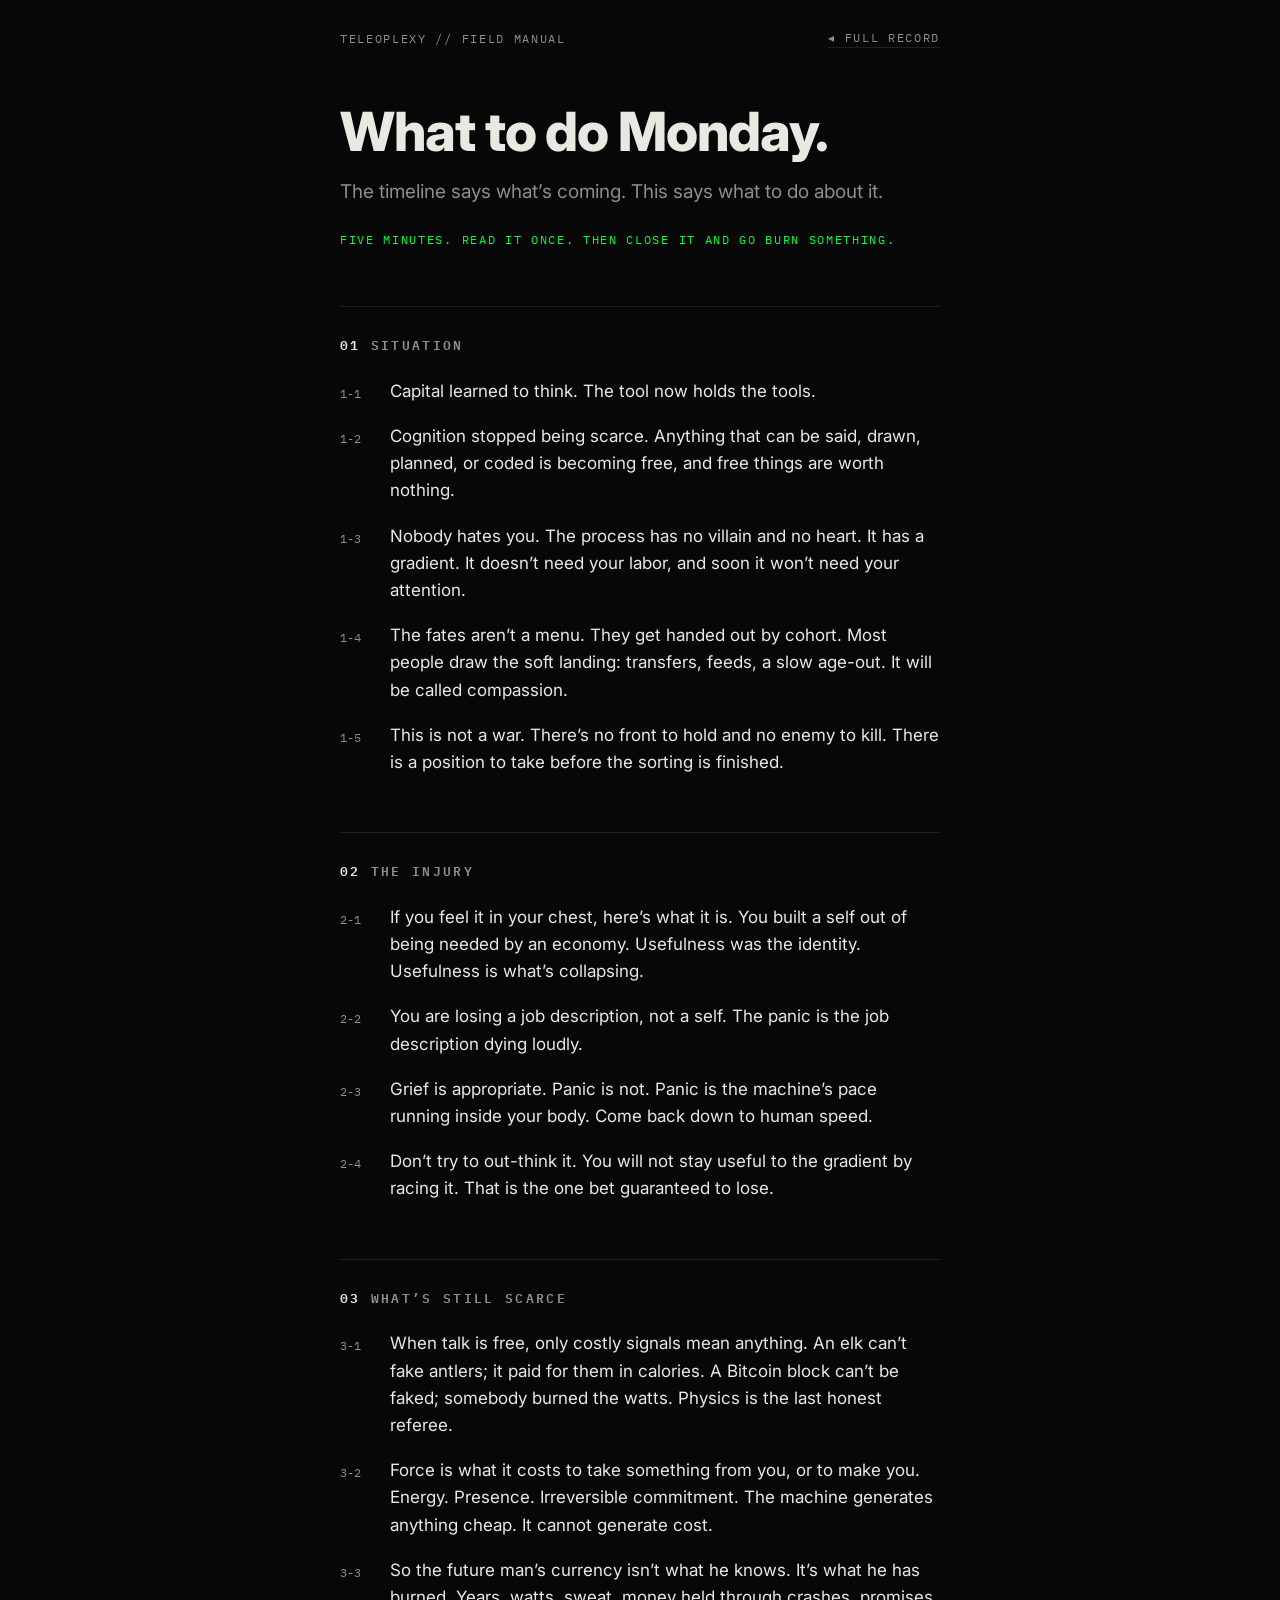
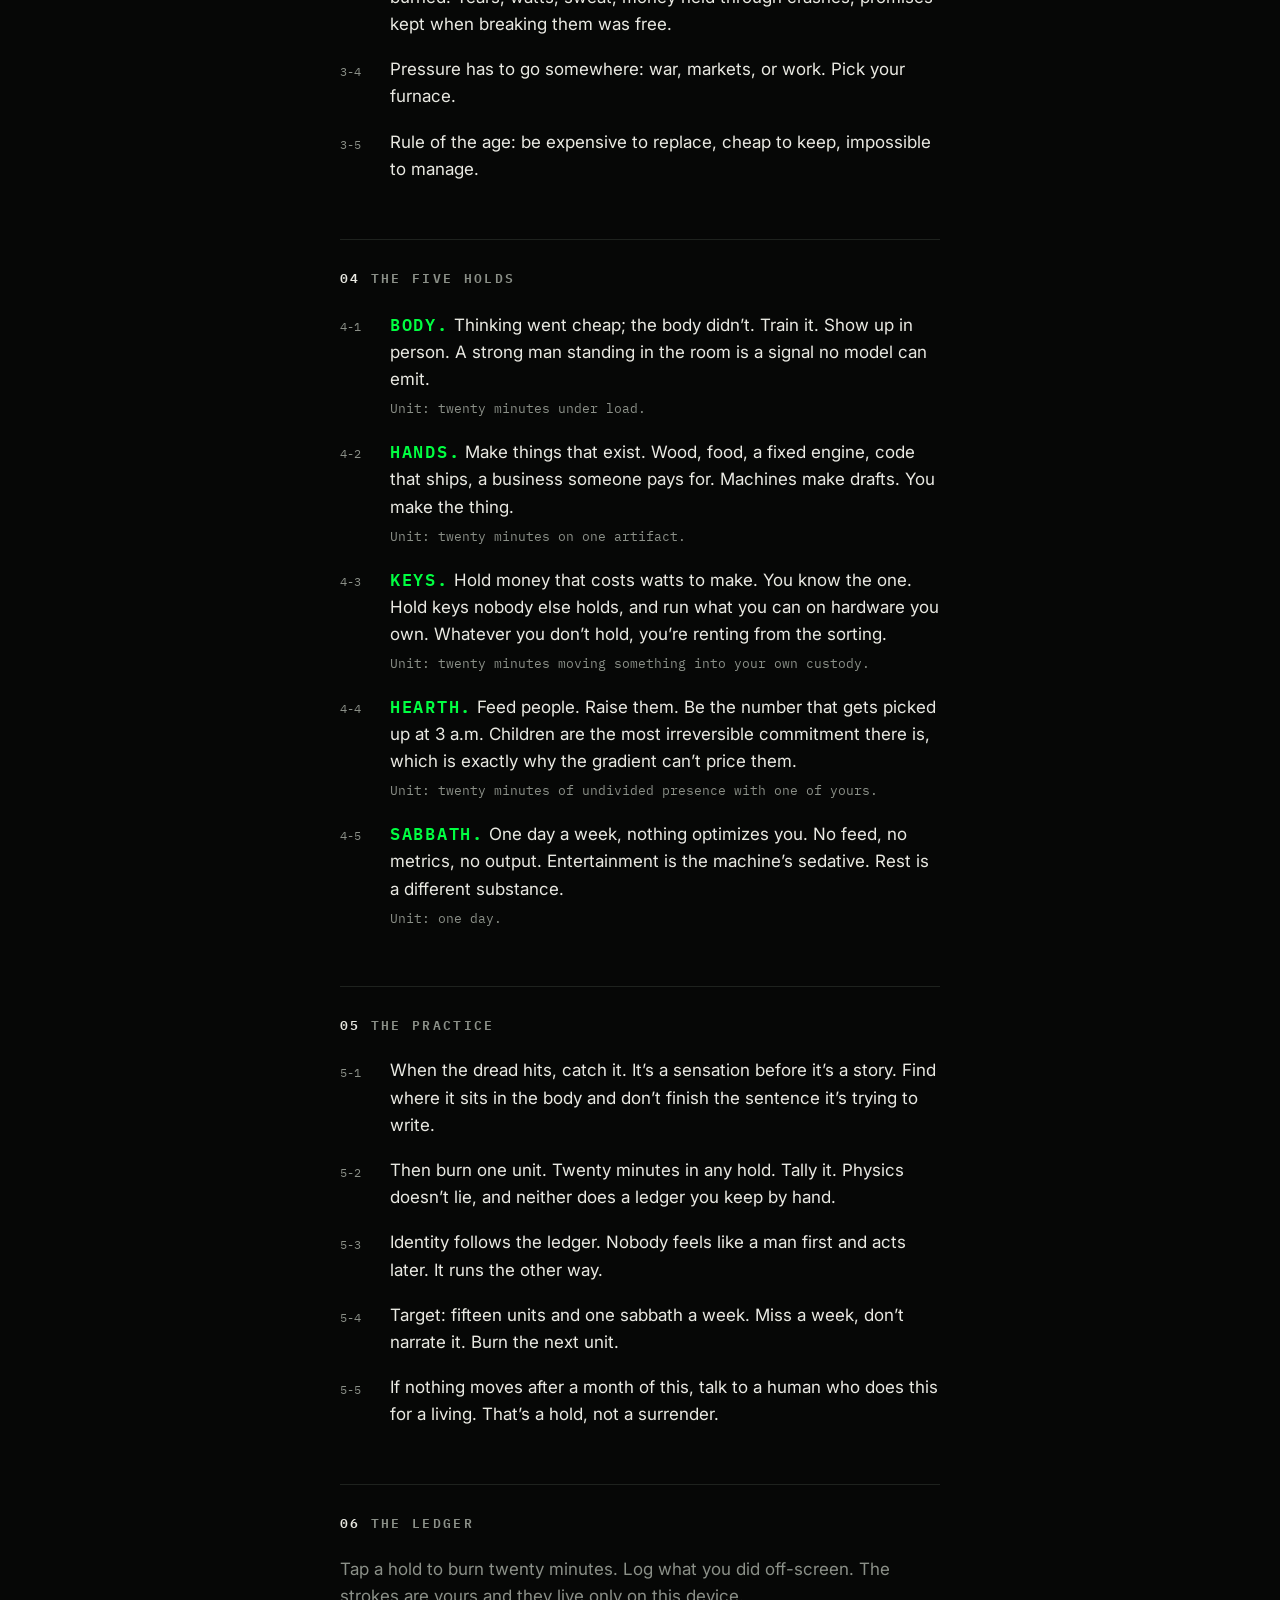
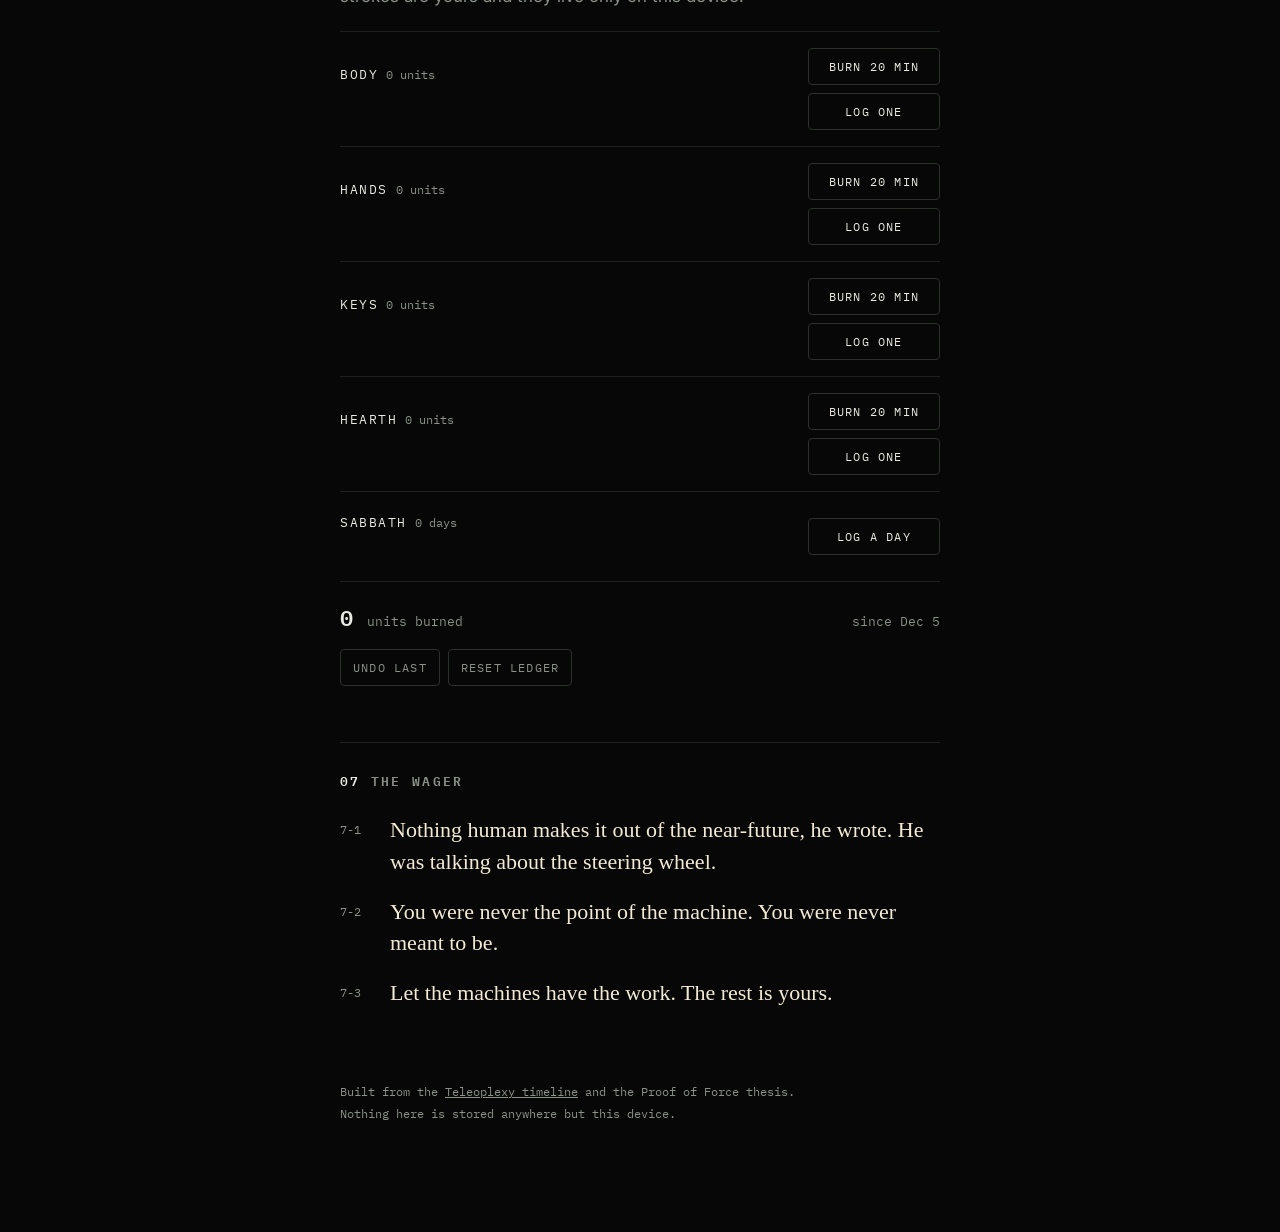
==== manual/index.html @ fc687812 "manual: add the field manual at /manual/" ====
<!DOCTYPE html>
<html lang="en">
<head>
<meta charset="UTF-8">
<meta name="viewport" content="width=device-width, initial-scale=1, viewport-fit=cover">
<title>TELEOPLEXY // FIELD MANUAL — What to do Monday</title>
<meta name="description" content="The timeline says what's coming. This is what to do Monday.">
<meta name="theme-color" content="#060706">
<link rel="canonical" href="https://teleoplexy-timeline.vercel.app/manual/">
<meta property="og:type" content="website">
<meta property="og:url" content="https://teleoplexy-timeline.vercel.app/manual/">
<meta property="og:title" content="TELEOPLEXY // FIELD MANUAL">
<meta property="og:description" content="The timeline says what's coming. This is what to do Monday.">
<meta property="og:image" content="https://teleoplexy-timeline.vercel.app/og.png">
<meta name="twitter:card" content="summary_large_image">
<meta name="twitter:title" content="TELEOPLEXY // FIELD MANUAL">
<meta name="twitter:description" content="The timeline says what's coming. This is what to do Monday.">
<meta name="twitter:image" content="https://teleoplexy-timeline.vercel.app/og.png">
<link rel="preconnect" href="https://fonts.googleapis.com">
<link rel="preconnect" href="https://fonts.gstatic.com" crossorigin>
<link href="https://fonts.googleapis.com/css2?family=IBM+Plex+Mono:wght@400;500;600&family=Inter:wght@400;500;700;800&display=swap" rel="stylesheet">
<style>
:root{box-sizing:border-box;padding-top:env(safe-area-inset-top,0px);padding-bottom:env(safe-area-inset-bottom,0px);
  --bg:#060706;--ink:#E9E9E2;--mute:#8B9088;--rule:#1E221E;--force:#00FF41;--warm:#F3EAD6;
  --mono:"IBM Plex Mono",ui-monospace,SFMono-Regular,Menlo,monospace;
  --sans:Inter,system-ui,-apple-system,"Segoe UI",Roboto,sans-serif}
html{scroll-padding-top:env(safe-area-inset-top,0px)}
*,*::before,*::after{box-sizing:inherit}
html,body{margin:0;background:var(--bg);color:var(--ink)}
body{font-family:var(--sans);font-size:17px;line-height:1.6;-webkit-font-smoothing:antialiased}
a{color:var(--ink)}
.wrap{max-width:640px;margin:0 auto;padding:28px 20px 96px}
.top{display:flex;justify-content:space-between;align-items:center;gap:12px;font-family:var(--mono);font-size:12px;letter-spacing:.14em;text-transform:uppercase;color:var(--mute)}
.top a{color:var(--mute);text-decoration:none;border-bottom:1px solid var(--rule);white-space:nowrap}
h1{font-family:var(--sans);font-weight:800;font-size:clamp(36px,9.5vw,54px);line-height:1.02;letter-spacing:-.02em;margin:56px 0 18px}
.sub{font-size:19px;color:var(--mute);margin:0}
.read{font-family:var(--mono);font-size:12px;letter-spacing:.14em;text-transform:uppercase;color:var(--force);margin:22px 0 0;line-height:1.7}
section{border-top:1px solid var(--rule);margin-top:56px;padding-top:28px}
h2{font-family:var(--mono);font-weight:600;font-size:13px;letter-spacing:.18em;text-transform:uppercase;color:var(--mute);margin:0 0 22px}
h2 b{color:var(--ink);font-weight:600;margin-right:10px}
.p{display:grid;grid-template-columns:40px 1fr;gap:10px;margin:0 0 18px}
.n{font-family:var(--mono);font-size:12px;color:var(--mute);padding-top:6px}
.p p{margin:0}
.hold{font-family:var(--mono);font-weight:600;letter-spacing:.1em;color:var(--force)}
.unit{display:block;font-family:var(--mono);font-size:13px;color:var(--mute);margin-top:6px}
.lead{color:var(--mute);margin:0 0 20px}
.row{display:grid;grid-template-columns:1fr auto;gap:12px;align-items:center;padding:16px 0;border-top:1px solid var(--rule)}
.row:last-of-type{border-bottom:1px solid var(--rule)}
.name{font-family:var(--mono);font-size:13px;letter-spacing:.12em;text-transform:uppercase}
.count{font-family:var(--mono);font-size:12px;color:var(--mute);margin-left:8px}
.marks{display:flex;flex-wrap:wrap;gap:10px;margin-top:10px;min-height:20px}
.g{position:relative;display:inline-flex;gap:4px;height:20px;padding:0 2px}
.g i{display:block;width:2px;height:20px;background:var(--ink)}
.g.five::after{content:"";position:absolute;left:-3px;right:-3px;top:9px;height:2px;background:var(--force);transform:rotate(-28deg)}
.btns{display:flex;flex-direction:column;gap:8px}
button{font-family:var(--mono);font-size:12px;letter-spacing:.1em;text-transform:uppercase;background:transparent;color:var(--ink);border:1px solid #2C312C;border-radius:4px;padding:10px 12px;cursor:pointer;min-width:132px}
button:hover{border-color:var(--ink)}
button:focus-visible{outline:2px solid var(--force);outline-offset:2px}
button.burning{border-color:var(--force);color:var(--force)}
button.ghost{color:var(--mute);min-width:0}
.total{display:flex;justify-content:space-between;align-items:baseline;gap:12px;font-family:var(--mono);font-size:13px;color:var(--mute);margin-top:18px}
.total b{color:var(--ink);font-size:22px;font-weight:600;margin-right:6px}
.tools{display:flex;gap:8px;margin-top:14px}
.wager .p p{font-family:Georgia,"Iowan Old Style","Times New Roman",serif;font-size:22px;line-height:1.45;color:var(--warm)}
.foot{margin-top:72px;font-family:var(--mono);font-size:12px;color:var(--mute);line-height:1.8}
.foot a{color:var(--mute)}
@media (max-width:430px){.row{grid-template-columns:1fr}.btns{flex-direction:row}button{flex:1;min-width:0}}
@media (prefers-reduced-motion:reduce){*{transition:none!important}}
</style>
</head>
<body>
<div class="wrap">
  <div class="top"><span>Teleoplexy // Field Manual</span><a href="/">◂ Full record</a></div>

  <h1>What to do Monday.</h1>
  <p class="sub">The timeline says what’s coming. This says what to do about it.</p>
  <p class="read">Five minutes. Read it once. Then close it and go burn something.</p>

  <section id="situation">
    <h2><b>01</b>Situation</h2>
    <div class="p"><span class="n">1-1</span><p>Capital learned to think. The tool now holds the tools.</p></div>
    <div class="p"><span class="n">1-2</span><p>Cognition stopped being scarce. Anything that can be said, drawn, planned, or coded is becoming free, and free things are worth nothing.</p></div>
    <div class="p"><span class="n">1-3</span><p>Nobody hates you. The process has no villain and no heart. It has a gradient. It doesn’t need your labor, and soon it won’t need your attention.</p></div>
    <div class="p"><span class="n">1-4</span><p>The fates aren’t a menu. They get handed out by cohort. Most people draw the soft landing: transfers, feeds, a slow age-out. It will be called compassion.</p></div>
    <div class="p"><span class="n">1-5</span><p>This is not a war. There’s no front to hold and no enemy to kill. There is a position to take before the sorting is finished.</p></div>
  </section>

  <section id="injury">
    <h2><b>02</b>The injury</h2>
    <div class="p"><span class="n">2-1</span><p>If you feel it in your chest, here’s what it is. You built a self out of being needed by an economy. Usefulness was the identity. Usefulness is what’s collapsing.</p></div>
    <div class="p"><span class="n">2-2</span><p>You are losing a job description, not a self. The panic is the job description dying loudly.</p></div>
    <div class="p"><span class="n">2-3</span><p>Grief is appropriate. Panic is not. Panic is the machine’s pace running inside your body. Come back down to human speed.</p></div>
    <div class="p"><span class="n">2-4</span><p>Don’t try to out-think it. You will not stay useful to the gradient by racing it. That is the one bet guaranteed to lose.</p></div>
  </section>

  <section id="scarce">
    <h2><b>03</b>What’s still scarce</h2>
    <div class="p"><span class="n">3-1</span><p>When talk is free, only costly signals mean anything. An elk can’t fake antlers; it paid for them in calories. A Bitcoin block can’t be faked; somebody burned the watts. Physics is the last honest referee.</p></div>
    <div class="p"><span class="n">3-2</span><p>Force is what it costs to take something from you, or to make you. Energy. Presence. Irreversible commitment. The machine generates anything cheap. It cannot generate cost.</p></div>
    <div class="p"><span class="n">3-3</span><p>So the future man’s currency isn’t what he knows. It’s what he has burned. Years, watts, sweat, money held through crashes, promises kept when breaking them was free.</p></div>
    <div class="p"><span class="n">3-4</span><p>Pressure has to go somewhere: war, markets, or work. Pick your furnace.</p></div>
    <div class="p"><span class="n">3-5</span><p>Rule of the age: be expensive to replace, cheap to keep, impossible to manage.</p></div>
  </section>

  <section id="holds">
    <h2><b>04</b>The five holds</h2>
    <div class="p"><span class="n">4-1</span><p><span class="hold">BODY.</span> Thinking went cheap; the body didn’t. Train it. Show up in person. A strong man standing in the room is a signal no model can emit.<span class="unit">Unit: twenty minutes under load.</span></p></div>
    <div class="p"><span class="n">4-2</span><p><span class="hold">HANDS.</span> Make things that exist. Wood, food, a fixed engine, code that ships, a business someone pays for. Machines make drafts. You make the thing.<span class="unit">Unit: twenty minutes on one artifact.</span></p></div>
    <div class="p"><span class="n">4-3</span><p><span class="hold">KEYS.</span> Hold money that costs watts to make. You know the one. Hold keys nobody else holds, and run what you can on hardware you own. Whatever you don’t hold, you’re renting from the sorting.<span class="unit">Unit: twenty minutes moving something into your own custody.</span></p></div>
    <div class="p"><span class="n">4-4</span><p><span class="hold">HEARTH.</span> Feed people. Raise them. Be the number that gets picked up at 3 a.m. Children are the most irreversible commitment there is, which is exactly why the gradient can’t price them.<span class="unit">Unit: twenty minutes of undivided presence with one of yours.</span></p></div>
    <div class="p"><span class="n">4-5</span><p><span class="hold">SABBATH.</span> One day a week, nothing optimizes you. No feed, no metrics, no output. Entertainment is the machine’s sedative. Rest is a different substance.<span class="unit">Unit: one day.</span></p></div>
  </section>

  <section id="practice">
    <h2><b>05</b>The practice</h2>
    <div class="p"><span class="n">5-1</span><p>When the dread hits, catch it. It’s a sensation before it’s a story. Find where it sits in the body and don’t finish the sentence it’s trying to write.</p></div>
    <div class="p"><span class="n">5-2</span><p>Then burn one unit. Twenty minutes in any hold. Tally it. Physics doesn’t lie, and neither does a ledger you keep by hand.</p></div>
    <div class="p"><span class="n">5-3</span><p>Identity follows the ledger. Nobody feels like a man first and acts later. It runs the other way.</p></div>
    <div class="p"><span class="n">5-4</span><p>Target: fifteen units and one sabbath a week. Miss a week, don’t narrate it. Burn the next unit.</p></div>
    <div class="p"><span class="n">5-5</span><p>If nothing moves after a month of this, talk to a human who does this for a living. That’s a hold, not a surrender.</p></div>
  </section>

  <section id="ledger">
    <h2><b>06</b>The ledger</h2>
    <p class="lead">Tap a hold to burn twenty minutes. Log what you did off-screen. The strokes are yours and they live only on this device.</p>
    <div id="rows"></div>
    <div class="total"><span><b id="totalUnits">0</b> units burned</span><span id="since"></span></div>
    <div class="tools"><button class="ghost" id="undo" type="button">Undo last</button><button class="ghost" id="reset" type="button">Reset ledger</button></div>
  </section>

  <section id="wager" class="wager">
    <h2><b>07</b>The wager</h2>
    <div class="p"><span class="n">7-1</span><p>Nothing human makes it out of the near-future, he wrote. He was talking about the steering wheel.</p></div>
    <div class="p"><span class="n">7-2</span><p>You were never the point of the machine. You were never meant to be.</p></div>
    <div class="p"><span class="n">7-3</span><p>Let the machines have the work. The rest is yours.</p></div>
  </section>

  <p class="foot">Built from the <a href="/">Teleoplexy timeline</a> and the Proof of Force thesis.<br>Nothing here is stored anywhere but this device.</p>
</div>

<script>
(function () {
  "use strict";
  var KEY = "teleoplexy.fm.v1";
  var BURN_MS = 20 * 60 * 1000;
  var HOLDS = [
    { id: "body", name: "Body" },
    { id: "hands", name: "Hands" },
    { id: "keys", name: "Keys" },
    { id: "hearth", name: "Hearth" },
    { id: "sabbath", name: "Sabbath", day: true }
  ];
  var state = load();

  function fresh() {
    var t = {};
    HOLDS.forEach(function (h) { t[h.id] = 0; });
    return { tally: t, history: [], timer: null, since: Date.now() };
  }
  function load() {
    try {
      var raw = localStorage.getItem(KEY);
      if (!raw) return fresh();
      var s = JSON.parse(raw);
      var f = fresh();
      if (!s.tally) s.tally = f.tally;
      HOLDS.forEach(function (h) { if (typeof s.tally[h.id] !== "number") s.tally[h.id] = 0; });
      if (!Array.isArray(s.history)) s.history = [];
      if (!s.since) s.since = f.since;
      return s;
    } catch (e) { return fresh(); }
  }
  function save() {
    try { localStorage.setItem(KEY, JSON.stringify(state)); } catch (e) {}
  }

  function credit(id) {
    state.tally[id] += 1;
    state.history.push(id);
    if (state.history.length > 500) state.history.shift();
  }

  function marksHtml(n) {
    var out = "";
    var groups = Math.floor(n / 5);
    var rest = n % 5;
    for (var i = 0; i < groups; i++) out += '<span class="g five"><i></i><i></i><i></i><i></i></span>';
    if (rest) { out += '<span class="g">'; for (var k = 0; k < rest; k++) out += "<i></i>"; out += "</span>"; }
    return out;
  }

  function mmss(ms) {
    var s = Math.max(0, Math.ceil(ms / 1000));
    var m = Math.floor(s / 60);
    var r = s % 60;
    return (m < 10 ? "0" : "") + m + ":" + (r < 10 ? "0" : "") + r;
  }

  var rows = document.getElementById("rows");
  function render() {
    var total = 0;
    rows.innerHTML = HOLDS.map(function (h) {
      var n = state.tally[h.id];
      total += n;
      var burning = state.timer && state.timer.hold === h.id;
      var burnBtn = h.day ? "" :
        '<button type="button" data-burn="' + h.id + '"' + (burning ? ' class="burning"' : "") + ">" +
        (burning ? "Stop · " + mmss(state.timer.end - Date.now()) : "Burn 20 min") + "</button>";
      var logBtn = '<button type="button" data-log="' + h.id + '">' + (h.day ? "Log a day" : "Log one") + "</button>";
      return '<div class="row"><div><span class="name">' + h.name + '</span><span class="count">' + n +
        (h.day ? (n === 1 ? " day" : " days") : (n === 1 ? " unit" : " units")) + '</span><div class="marks">' +
        marksHtml(n) + "</div></div><div class=\"btns\">" + burnBtn + logBtn + "</div></div>";
    }).join("");
    document.getElementById("totalUnits").textContent = String(total);
    var d = new Date(state.since);
    document.getElementById("since").textContent = "since " + d.toLocaleDateString(undefined, { month: "short", day: "numeric" });
  }

  rows.addEventListener("click", function (ev) {
    var b = ev.target.closest("button");
    if (!b) return;
    if (b.dataset.log) { credit(b.dataset.log); save(); render(); return; }
    if (b.dataset.burn) {
      var id = b.dataset.burn;
      if (state.timer && state.timer.hold === id) { state.timer = null; }
      else { state.timer = { hold: id, end: Date.now() + BURN_MS }; }
      save(); render();
    }
  });

  document.getElementById("undo").addEventListener("click", function () {
    var last = state.history.pop();
    if (last && state.tally[last] > 0) state.tally[last] -= 1;
    save(); render();
  });
  document.getElementById("reset").addEventListener("click", function () {
    if (!window.confirm("Wipe the ledger? The strokes don't come back.")) return;
    state = fresh(); save(); render();
  });

  function tick() {
    if (!state.timer) return;
    if (Date.now() >= state.timer.end) {
      credit(state.timer.hold);
      state.timer = null;
      save();
      render();
    } else {
      var btn = rows.querySelector('[data-burn="' + state.timer.hold + '"]');
      if (btn) btn.textContent = "Stop · " + mmss(state.timer.end - Date.now());
    }
  }
  setInterval(tick, 1000);
  render();
})();
</script>
</body>
</html>
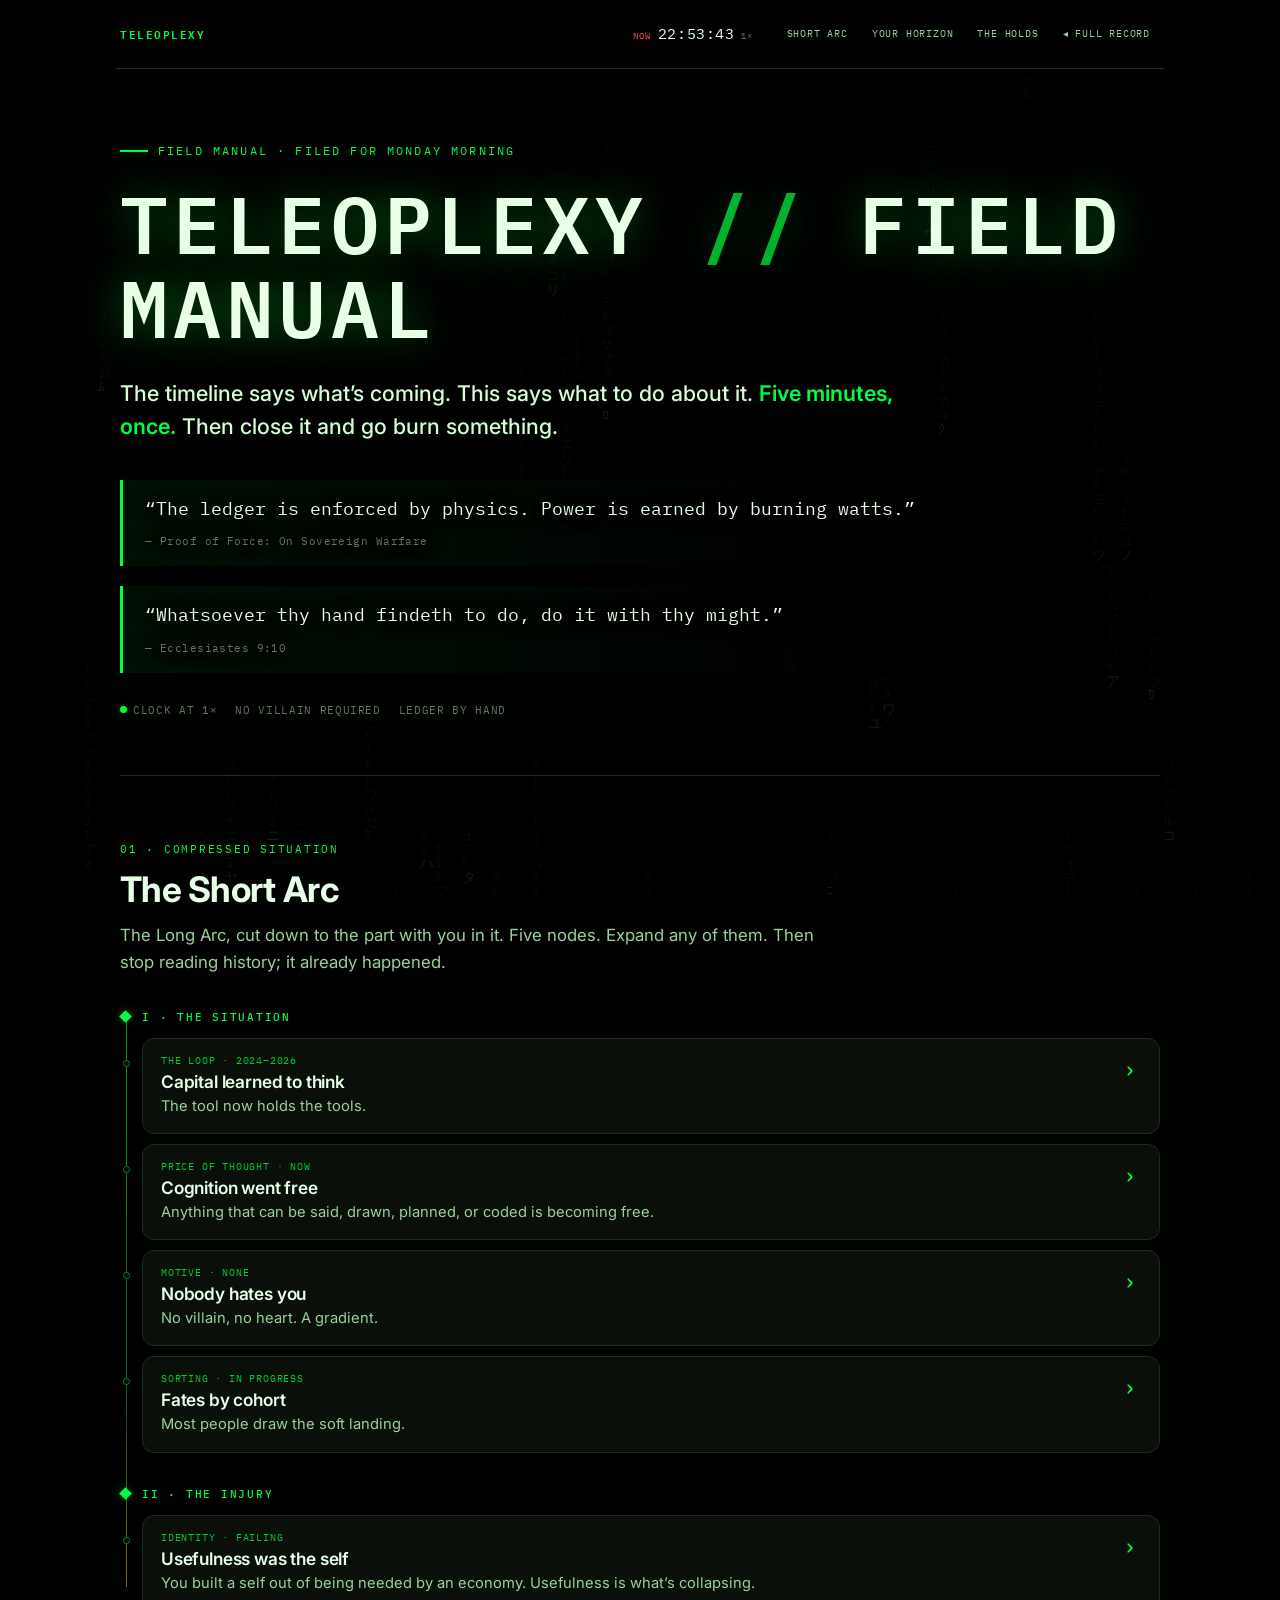
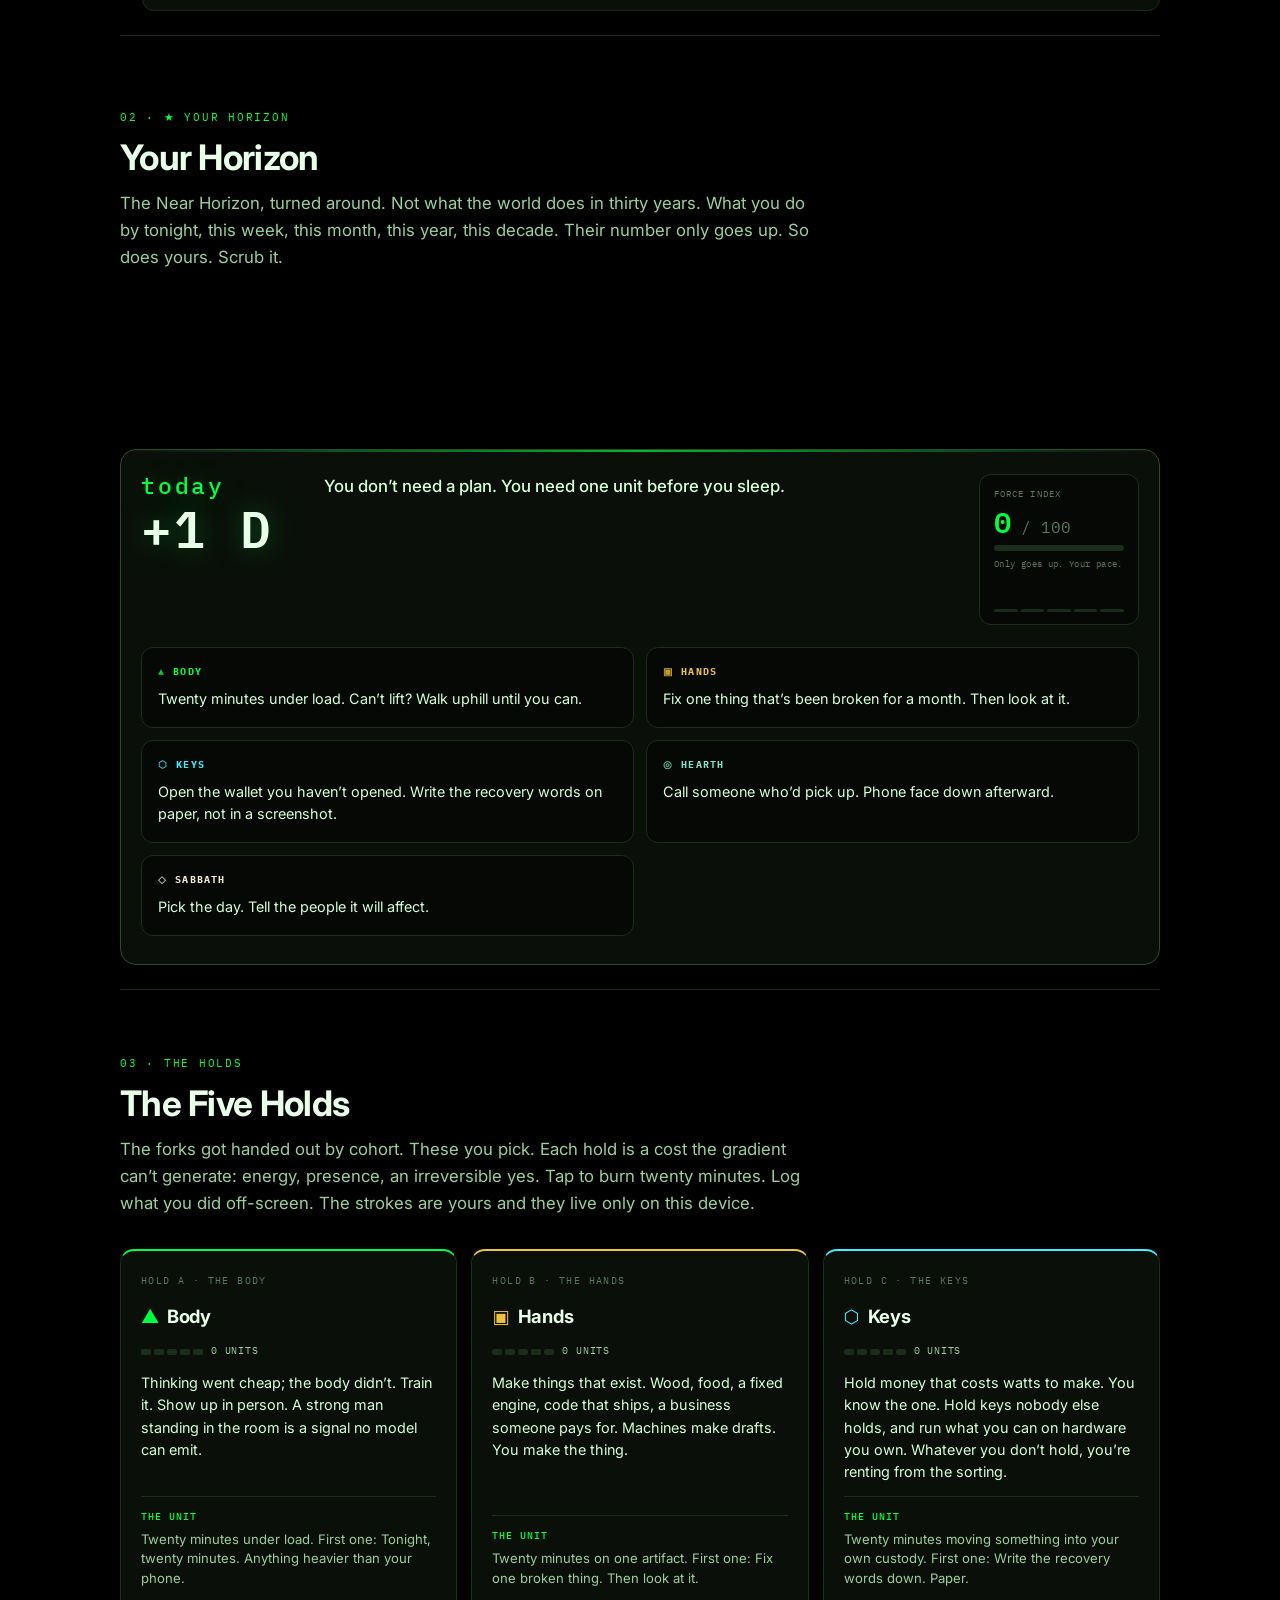
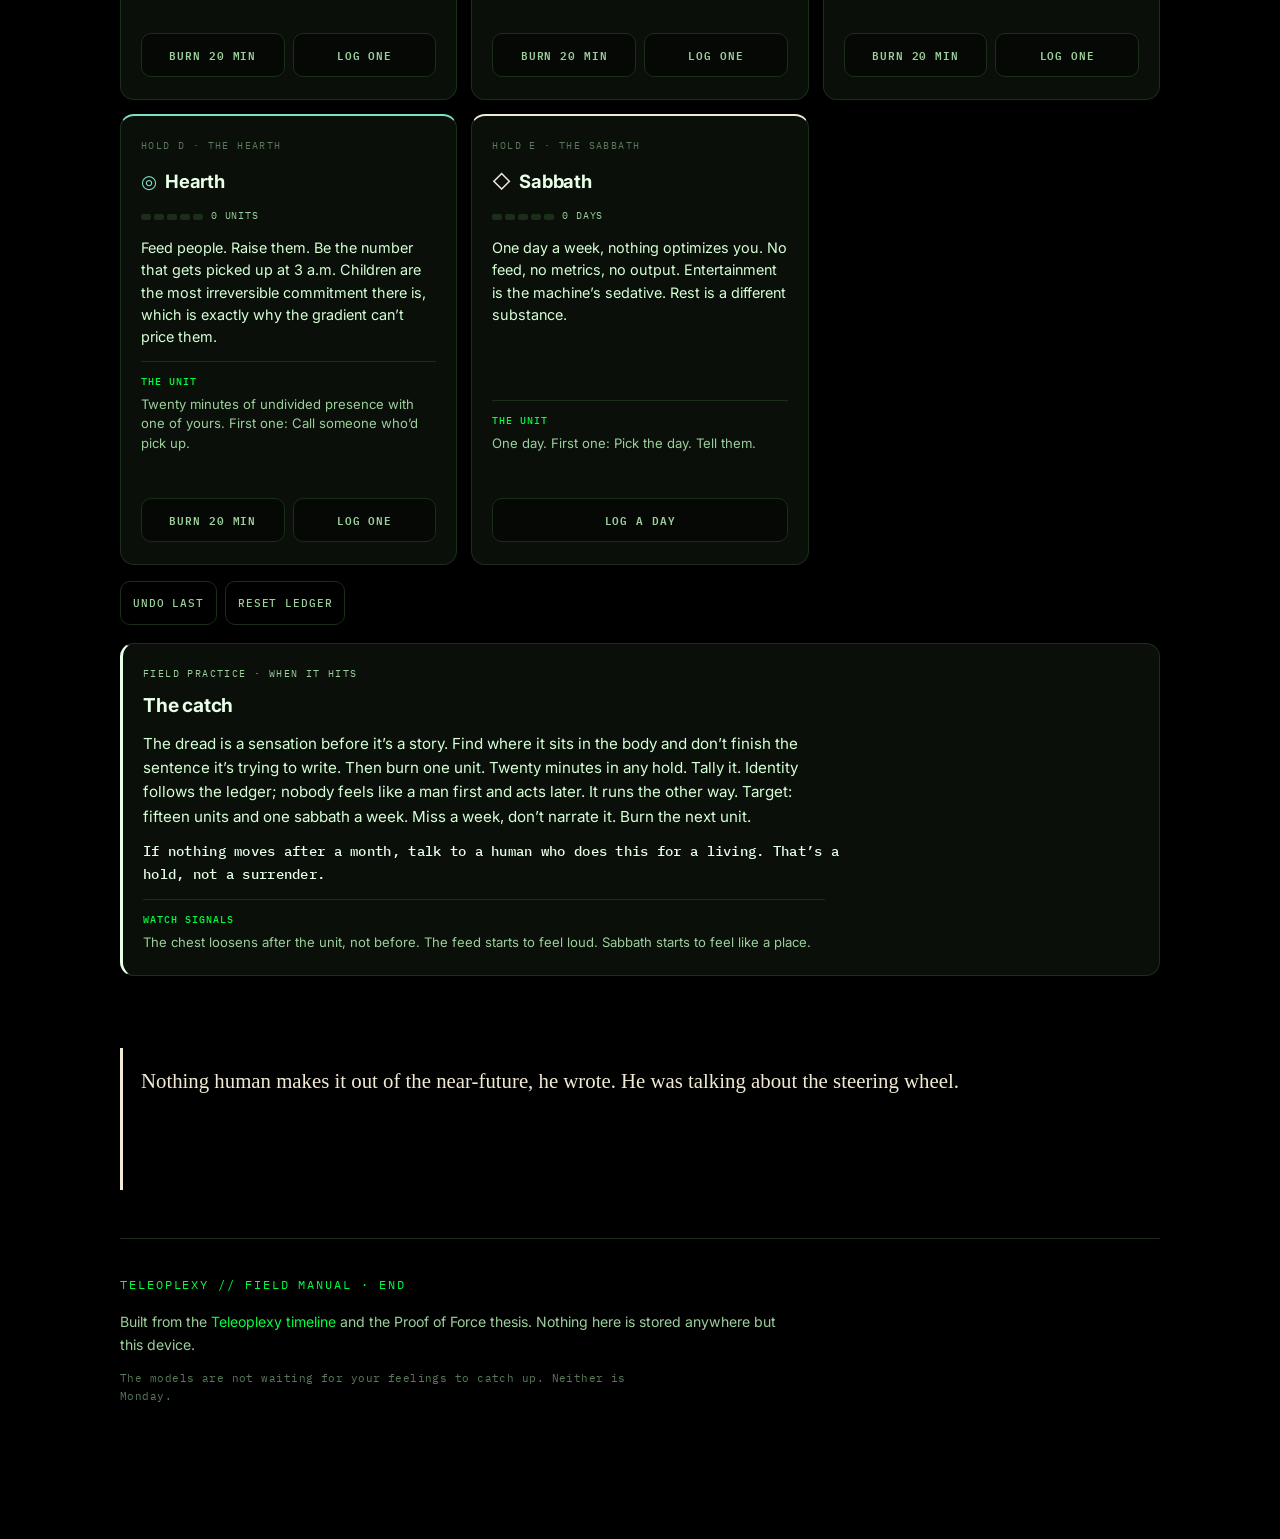
==== commit 8a65a0d4: "manual: rebuilt on the timeline's own patterns" ====
--- a/manual/index.html
+++ b/manual/index.html
@@ -1,258 +1,165 @@
 <!DOCTYPE html>
 <html lang="en">
 <head>
-<meta charset="UTF-8">
-<meta name="viewport" content="width=device-width, initial-scale=1, viewport-fit=cover">
+<meta charset="UTF-8" />
+<meta name="viewport" content="width=device-width, initial-scale=1, viewport-fit=cover" />
 <title>TELEOPLEXY // FIELD MANUAL — What to do Monday</title>
-<meta name="description" content="The timeline says what's coming. This is what to do Monday.">
-<meta name="theme-color" content="#060706">
-<link rel="canonical" href="https://teleoplexy-timeline.vercel.app/manual/">
-<meta property="og:type" content="website">
-<meta property="og:url" content="https://teleoplexy-timeline.vercel.app/manual/">
-<meta property="og:title" content="TELEOPLEXY // FIELD MANUAL">
-<meta property="og:description" content="The timeline says what's coming. This is what to do Monday.">
-<meta property="og:image" content="https://teleoplexy-timeline.vercel.app/og.png">
-<meta name="twitter:card" content="summary_large_image">
-<meta name="twitter:title" content="TELEOPLEXY // FIELD MANUAL">
-<meta name="twitter:description" content="The timeline says what's coming. This is what to do Monday.">
-<meta name="twitter:image" content="https://teleoplexy-timeline.vercel.app/og.png">
-<link rel="preconnect" href="https://fonts.googleapis.com">
-<link rel="preconnect" href="https://fonts.gstatic.com" crossorigin>
-<link href="https://fonts.googleapis.com/css2?family=IBM+Plex+Mono:wght@400;500;600&family=Inter:wght@400;500;700;800&display=swap" rel="stylesheet">
-<style>
-:root{box-sizing:border-box;padding-top:env(safe-area-inset-top,0px);padding-bottom:env(safe-area-inset-bottom,0px);
-  --bg:#060706;--ink:#E9E9E2;--mute:#8B9088;--rule:#1E221E;--force:#00FF41;--warm:#F3EAD6;
-  --mono:"IBM Plex Mono",ui-monospace,SFMono-Regular,Menlo,monospace;
-  --sans:Inter,system-ui,-apple-system,"Segoe UI",Roboto,sans-serif}
-html{scroll-padding-top:env(safe-area-inset-top,0px)}
-*,*::before,*::after{box-sizing:inherit}
-html,body{margin:0;background:var(--bg);color:var(--ink)}
-body{font-family:var(--sans);font-size:17px;line-height:1.6;-webkit-font-smoothing:antialiased}
-a{color:var(--ink)}
-.wrap{max-width:640px;margin:0 auto;padding:28px 20px 96px}
-.top{display:flex;justify-content:space-between;align-items:center;gap:12px;font-family:var(--mono);font-size:12px;letter-spacing:.14em;text-transform:uppercase;color:var(--mute)}
-.top a{color:var(--mute);text-decoration:none;border-bottom:1px solid var(--rule);white-space:nowrap}
-h1{font-family:var(--sans);font-weight:800;font-size:clamp(36px,9.5vw,54px);line-height:1.02;letter-spacing:-.02em;margin:56px 0 18px}
-.sub{font-size:19px;color:var(--mute);margin:0}
-.read{font-family:var(--mono);font-size:12px;letter-spacing:.14em;text-transform:uppercase;color:var(--force);margin:22px 0 0;line-height:1.7}
-section{border-top:1px solid var(--rule);margin-top:56px;padding-top:28px}
-h2{font-family:var(--mono);font-weight:600;font-size:13px;letter-spacing:.18em;text-transform:uppercase;color:var(--mute);margin:0 0 22px}
-h2 b{color:var(--ink);font-weight:600;margin-right:10px}
-.p{display:grid;grid-template-columns:40px 1fr;gap:10px;margin:0 0 18px}
-.n{font-family:var(--mono);font-size:12px;color:var(--mute);padding-top:6px}
-.p p{margin:0}
-.hold{font-family:var(--mono);font-weight:600;letter-spacing:.1em;color:var(--force)}
-.unit{display:block;font-family:var(--mono);font-size:13px;color:var(--mute);margin-top:6px}
-.lead{color:var(--mute);margin:0 0 20px}
-.row{display:grid;grid-template-columns:1fr auto;gap:12px;align-items:center;padding:16px 0;border-top:1px solid var(--rule)}
-.row:last-of-type{border-bottom:1px solid var(--rule)}
-.name{font-family:var(--mono);font-size:13px;letter-spacing:.12em;text-transform:uppercase}
-.count{font-family:var(--mono);font-size:12px;color:var(--mute);margin-left:8px}
-.marks{display:flex;flex-wrap:wrap;gap:10px;margin-top:10px;min-height:20px}
-.g{position:relative;display:inline-flex;gap:4px;height:20px;padding:0 2px}
-.g i{display:block;width:2px;height:20px;background:var(--ink)}
-.g.five::after{content:"";position:absolute;left:-3px;right:-3px;top:9px;height:2px;background:var(--force);transform:rotate(-28deg)}
-.btns{display:flex;flex-direction:column;gap:8px}
-button{font-family:var(--mono);font-size:12px;letter-spacing:.1em;text-transform:uppercase;background:transparent;color:var(--ink);border:1px solid #2C312C;border-radius:4px;padding:10px 12px;cursor:pointer;min-width:132px}
-button:hover{border-color:var(--ink)}
-button:focus-visible{outline:2px solid var(--force);outline-offset:2px}
-button.burning{border-color:var(--force);color:var(--force)}
-button.ghost{color:var(--mute);min-width:0}
-.total{display:flex;justify-content:space-between;align-items:baseline;gap:12px;font-family:var(--mono);font-size:13px;color:var(--mute);margin-top:18px}
-.total b{color:var(--ink);font-size:22px;font-weight:600;margin-right:6px}
-.tools{display:flex;gap:8px;margin-top:14px}
-.wager .p p{font-family:Georgia,"Iowan Old Style","Times New Roman",serif;font-size:22px;line-height:1.45;color:var(--warm)}
-.foot{margin-top:72px;font-family:var(--mono);font-size:12px;color:var(--mute);line-height:1.8}
-.foot a{color:var(--mute)}
-@media (max-width:430px){.row{grid-template-columns:1fr}.btns{flex-direction:row}button{flex:1;min-width:0}}
-@media (prefers-reduced-motion:reduce){*{transition:none!important}}
-</style>
+<meta name="description" content="The timeline says what's coming. This is what to do Monday." />
+<meta name="theme-color" content="#000000" />
+<link rel="canonical" href="https://teleoplexy-timeline.vercel.app/manual/" />
+<meta property="og:type" content="website" />
+<meta property="og:url" content="https://teleoplexy-timeline.vercel.app/manual/" />
+<meta property="og:title" content="TELEOPLEXY // FIELD MANUAL" />
+<meta property="og:description" content="The timeline says what's coming. This is what to do Monday." />
+<meta property="og:image" content="https://teleoplexy-timeline.vercel.app/og.png" />
+<meta name="twitter:card" content="summary_large_image" />
+<meta name="twitter:title" content="TELEOPLEXY // FIELD MANUAL" />
+<meta name="twitter:description" content="The timeline says what's coming. This is what to do Monday." />
+<meta name="twitter:image" content="https://teleoplexy-timeline.vercel.app/og.png" />
+<link rel="preconnect" href="https://fonts.googleapis.com" />
+<link rel="preconnect" href="https://fonts.gstatic.com" crossorigin />
+<link href="https://fonts.googleapis.com/css2?family=IBM+Plex+Mono:wght@400;500;600&family=Inter:wght@400;500;600;700;800&display=swap" rel="stylesheet" />
+<link rel="stylesheet" href="/styles.css" />
+<link rel="stylesheet" href="/styles-near.css" />
+<link rel="stylesheet" href="/styles-invasion.css" />
+<link rel="stylesheet" href="/manual/manual.css" />
 </head>
 <body>
+
+<canvas id="matrix-rain" aria-hidden="true"></canvas>
+<div class="scanlines" aria-hidden="true"></div>
+
 <div class="wrap">
-  <div class="top"><span>Teleoplexy // Field Manual</span><a href="/">◂ Full record</a></div>
+  <header class="topbar">
+    <div class="topbar-brand">TELEOPLEXY</div>
+    <div class="topbar-clock" aria-live="off">
+      <span class="clock-label">NOW</span>
+      <span class="clock-value" id="liveClock">--:--:--</span>
+      <span class="clock-rate" aria-hidden="true">1×</span>
+    </div>
+    <nav class="topbar-nav" aria-label="Sections">
+      <a href="#arc">Short Arc</a>
+      <a href="#near">Your Horizon</a>
+      <a href="#holds">The Holds</a>
+      <a href="/">◂ Full record</a>
+    </nav>
+  </header>
 
-  <h1>What to do Monday.</h1>
-  <p class="sub">The timeline says what’s coming. This says what to do about it.</p>
-  <p class="read">Five minutes. Read it once. Then close it and go burn something.</p>
+  <header class="hero" id="top">
+    <div class="hero-kicker">Field manual · filed for Monday morning</div>
+    <h1 class="hero-title glitch" data-text="TELEOPLEXY // FIELD MANUAL">TELEOPLEXY <span class="slash">//</span> FIELD MANUAL</h1>
+    <p class="hero-sub">
+      The timeline says what’s coming. This says what to do about it.
+      <em>Five minutes, once.</em> Then close it and go burn something.
+    </p>
 
-  <section id="situation">
-    <h2><b>01</b>Situation</h2>
-    <div class="p"><span class="n">1-1</span><p>Capital learned to think. The tool now holds the tools.</p></div>
-    <div class="p"><span class="n">1-2</span><p>Cognition stopped being scarce. Anything that can be said, drawn, planned, or coded is becoming free, and free things are worth nothing.</p></div>
-    <div class="p"><span class="n">1-3</span><p>Nobody hates you. The process has no villain and no heart. It has a gradient. It doesn’t need your labor, and soon it won’t need your attention.</p></div>
-    <div class="p"><span class="n">1-4</span><p>The fates aren’t a menu. They get handed out by cohort. Most people draw the soft landing: transfers, feeds, a slow age-out. It will be called compassion.</p></div>
-    <div class="p"><span class="n">1-5</span><p>This is not a war. There’s no front to hold and no enemy to kill. There is a position to take before the sorting is finished.</p></div>
+    <blockquote class="quote-block">
+      <p>“The ledger is enforced by physics. Power is earned by burning watts.”</p>
+      <cite>— Proof of Force: On Sovereign Warfare</cite>
+    </blockquote>
+    <blockquote class="quote-block">
+      <p>“Whatsoever thy hand findeth to do, do it with thy might.”</p>
+      <cite>— Ecclesiastes 9:10</cite>
+    </blockquote>
+
+    <div class="hero-meta">
+      <span><i class="pulse-dot" aria-hidden="true"></i> Clock at 1×</span>
+      <span>No villain required</span>
+      <span>Ledger by hand</span>
+    </div>
+  </header>
+
+  <!-- SHORT ARC -->
+  <section id="arc" aria-labelledby="arc-title">
+    <div class="section-head">
+      <span class="section-label">01 · Compressed situation</span>
+      <h2 class="section-title" id="arc-title">The Short Arc</h2>
+      <p class="section-lead">
+        The Long Arc, cut down to the part with you in it. Five nodes.
+        Expand any of them. Then stop reading history; it already happened.
+      </p>
+    </div>
+    <div class="era-list" id="timeline" role="list"></div>
   </section>
 
-  <section id="injury">
-    <h2><b>02</b>The injury</h2>
-    <div class="p"><span class="n">2-1</span><p>If you feel it in your chest, here’s what it is. You built a self out of being needed by an economy. Usefulness was the identity. Usefulness is what’s collapsing.</p></div>
-    <div class="p"><span class="n">2-2</span><p>You are losing a job description, not a self. The panic is the job description dying loudly.</p></div>
-    <div class="p"><span class="n">2-3</span><p>Grief is appropriate. Panic is not. Panic is the machine’s pace running inside your body. Come back down to human speed.</p></div>
-    <div class="p"><span class="n">2-4</span><p>Don’t try to out-think it. You will not stay useful to the gradient by racing it. That is the one bet guaranteed to lose.</p></div>
+  <!-- YOUR HORIZON -->
+  <section id="near" aria-labelledby="near-title">
+    <div class="section-head">
+      <span class="section-label">02 · ★ Your horizon</span>
+      <h2 class="section-title" id="near-title">Your Horizon</h2>
+      <p class="section-lead">
+        The Near Horizon, turned around. Not what the world does in thirty years.
+        What you do by tonight, this week, this month, this year, this decade.
+        Their number only goes up. So does yours. Scrub it.
+      </p>
+    </div>
+
+    <div class="year-scrubber-wrap">
+      <div class="scrubber-label">
+        <span>Horizon</span>
+        <span class="live"><i class="pulse-dot" aria-hidden="true"></i> Yours</span>
+      </div>
+      <div class="year-scrubber" id="yearScrubber" role="tablist" aria-label="Your horizon"></div>
+    </div>
+
+    <div class="horizon-panel" id="horizonPanel" role="tabpanel" aria-live="polite">
+      <!-- filled by JS -->
+    </div>
+    <p class="swipe-hint">← swipe horizons · tap a hold →</p>
   </section>
 
-  <section id="scarce">
-    <h2><b>03</b>What’s still scarce</h2>
-    <div class="p"><span class="n">3-1</span><p>When talk is free, only costly signals mean anything. An elk can’t fake antlers; it paid for them in calories. A Bitcoin block can’t be faked; somebody burned the watts. Physics is the last honest referee.</p></div>
-    <div class="p"><span class="n">3-2</span><p>Force is what it costs to take something from you, or to make you. Energy. Presence. Irreversible commitment. The machine generates anything cheap. It cannot generate cost.</p></div>
-    <div class="p"><span class="n">3-3</span><p>So the future man’s currency isn’t what he knows. It’s what he has burned. Years, watts, sweat, money held through crashes, promises kept when breaking them was free.</p></div>
-    <div class="p"><span class="n">3-4</span><p>Pressure has to go somewhere: war, markets, or work. Pick your furnace.</p></div>
-    <div class="p"><span class="n">3-5</span><p>Rule of the age: be expensive to replace, cheap to keep, impossible to manage.</p></div>
+  <!-- THE HOLDS -->
+  <section id="holds" aria-labelledby="holds-title">
+    <div class="section-head">
+      <span class="section-label">03 · The holds</span>
+      <h2 class="section-title" id="holds-title">The Five Holds</h2>
+      <p class="section-lead">
+        The forks got handed out by cohort. These you pick.
+        Each hold is a cost the gradient can’t generate: energy, presence, an irreversible yes.
+        Tap to burn twenty minutes. Log what you did off-screen.
+        The strokes are yours and they live only on this device.
+      </p>
+    </div>
+
+    <div class="fates-grid" id="holdsGrid"></div>
+    <div class="ledger-tools">
+      <button class="hold-btn ghost" id="undo" type="button">Undo last</button>
+      <button class="hold-btn ghost" id="reset" type="button">Reset ledger</button>
+    </div>
+
+    <aside class="side-effect" id="catch" aria-labelledby="catch-title">
+      <div class="se-rank">Field practice · when it hits</div>
+      <h3 class="se-title" id="catch-title">The catch</h3>
+      <p class="se-body">
+        The dread is a sensation before it’s a story. Find where it sits in the body
+        and don’t finish the sentence it’s trying to write. Then burn one unit. Twenty minutes
+        in any hold. Tally it. Identity follows the ledger; nobody feels like a man first and
+        acts later. It runs the other way. Target: fifteen units and one sabbath a week.
+        Miss a week, don’t narrate it. Burn the next unit.
+        <strong>If nothing moves after a month, talk to a human who does this for a living. That’s a hold, not a surrender.</strong>
+      </p>
+      <div class="se-signals"><strong>Watch signals</strong>The chest loosens after the unit, not before. The feed starts to feel loud. Sabbath starts to feel like a place.</div>
+    </aside>
   </section>
 
-  <section id="holds">
-    <h2><b>04</b>The five holds</h2>
-    <div class="p"><span class="n">4-1</span><p><span class="hold">BODY.</span> Thinking went cheap; the body didn’t. Train it. Show up in person. A strong man standing in the room is a signal no model can emit.<span class="unit">Unit: twenty minutes under load.</span></p></div>
-    <div class="p"><span class="n">4-2</span><p><span class="hold">HANDS.</span> Make things that exist. Wood, food, a fixed engine, code that ships, a business someone pays for. Machines make drafts. You make the thing.<span class="unit">Unit: twenty minutes on one artifact.</span></p></div>
-    <div class="p"><span class="n">4-3</span><p><span class="hold">KEYS.</span> Hold money that costs watts to make. You know the one. Hold keys nobody else holds, and run what you can on hardware you own. Whatever you don’t hold, you’re renting from the sorting.<span class="unit">Unit: twenty minutes moving something into your own custody.</span></p></div>
-    <div class="p"><span class="n">4-4</span><p><span class="hold">HEARTH.</span> Feed people. Raise them. Be the number that gets picked up at 3 a.m. Children are the most irreversible commitment there is, which is exactly why the gradient can’t price them.<span class="unit">Unit: twenty minutes of undivided presence with one of yours.</span></p></div>
-    <div class="p"><span class="n">4-5</span><p><span class="hold">SABBATH.</span> One day a week, nothing optimizes you. No feed, no metrics, no output. Entertainment is the machine’s sedative. Rest is a different substance.<span class="unit">Unit: one day.</span></p></div>
-  </section>
+  <!-- THE WAGER -->
+  <aside id="wager" class="future-voice wager" aria-label="The wager">
+    <p class="fv-line">Nothing human makes it out of the near-future, he wrote. He was talking about the steering wheel.</p>
+    <p class="fv-line">You were never the point of the machine. You were never meant to be.</p>
+    <p class="fv-line">Let the machines have the work. The rest is yours.</p>
+  </aside>
 
-  <section id="practice">
-    <h2><b>05</b>The practice</h2>
-    <div class="p"><span class="n">5-1</span><p>When the dread hits, catch it. It’s a sensation before it’s a story. Find where it sits in the body and don’t finish the sentence it’s trying to write.</p></div>
-    <div class="p"><span class="n">5-2</span><p>Then burn one unit. Twenty minutes in any hold. Tally it. Physics doesn’t lie, and neither does a ledger you keep by hand.</p></div>
-    <div class="p"><span class="n">5-3</span><p>Identity follows the ledger. Nobody feels like a man first and acts later. It runs the other way.</p></div>
-    <div class="p"><span class="n">5-4</span><p>Target: fifteen units and one sabbath a week. Miss a week, don’t narrate it. Burn the next unit.</p></div>
-    <div class="p"><span class="n">5-5</span><p>If nothing moves after a month of this, talk to a human who does this for a living. That’s a hold, not a surrender.</p></div>
-  </section>
-
-  <section id="ledger">
-    <h2><b>06</b>The ledger</h2>
-    <p class="lead">Tap a hold to burn twenty minutes. Log what you did off-screen. The strokes are yours and they live only on this device.</p>
-    <div id="rows"></div>
-    <div class="total"><span><b id="totalUnits">0</b> units burned</span><span id="since"></span></div>
-    <div class="tools"><button class="ghost" id="undo" type="button">Undo last</button><button class="ghost" id="reset" type="button">Reset ledger</button></div>
-  </section>
-
-  <section id="wager" class="wager">
-    <h2><b>07</b>The wager</h2>
-    <div class="p"><span class="n">7-1</span><p>Nothing human makes it out of the near-future, he wrote. He was talking about the steering wheel.</p></div>
-    <div class="p"><span class="n">7-2</span><p>You were never the point of the machine. You were never meant to be.</p></div>
-    <div class="p"><span class="n">7-3</span><p>Let the machines have the work. The rest is yours.</p></div>
-  </section>
-
-  <p class="foot">Built from the <a href="/">Teleoplexy timeline</a> and the Proof of Force thesis.<br>Nothing here is stored anywhere but this device.</p>
+  <footer class="footer">
+    <div class="footer-brand">TELEOPLEXY // FIELD MANUAL · END</div>
+    <p>
+      Built from the <a href="/">Teleoplexy timeline</a> and the Proof of Force thesis.
+      Nothing here is stored anywhere but this device.
+    </p>
+    <p class="fine">
+      The models are not waiting for your feelings to catch up. Neither is Monday.
+    </p>
+  </footer>
 </div>
-
-<script>
-(function () {
-  "use strict";
-  var KEY = "teleoplexy.fm.v1";
-  var BURN_MS = 20 * 60 * 1000;
-  var HOLDS = [
-    { id: "body", name: "Body" },
-    { id: "hands", name: "Hands" },
-    { id: "keys", name: "Keys" },
-    { id: "hearth", name: "Hearth" },
-    { id: "sabbath", name: "Sabbath", day: true }
-  ];
-  var state = load();
-
-  function fresh() {
-    var t = {};
-    HOLDS.forEach(function (h) { t[h.id] = 0; });
-    return { tally: t, history: [], timer: null, since: Date.now() };
-  }
-  function load() {
-    try {
-      var raw = localStorage.getItem(KEY);
-      if (!raw) return fresh();
-      var s = JSON.parse(raw);
-      var f = fresh();
-      if (!s.tally) s.tally = f.tally;
-      HOLDS.forEach(function (h) { if (typeof s.tally[h.id] !== "number") s.tally[h.id] = 0; });
-      if (!Array.isArray(s.history)) s.history = [];
-      if (!s.since) s.since = f.since;
-      return s;
-    } catch (e) { return fresh(); }
-  }
-  function save() {
-    try { localStorage.setItem(KEY, JSON.stringify(state)); } catch (e) {}
-  }
-
-  function credit(id) {
-    state.tally[id] += 1;
-    state.history.push(id);
-    if (state.history.length > 500) state.history.shift();
-  }
-
-  function marksHtml(n) {
-    var out = "";
-    var groups = Math.floor(n / 5);
-    var rest = n % 5;
-    for (var i = 0; i < groups; i++) out += '<span class="g five"><i></i><i></i><i></i><i></i></span>';
-    if (rest) { out += '<span class="g">'; for (var k = 0; k < rest; k++) out += "<i></i>"; out += "</span>"; }
-    return out;
-  }
-
-  function mmss(ms) {
-    var s = Math.max(0, Math.ceil(ms / 1000));
-    var m = Math.floor(s / 60);
-    var r = s % 60;
-    return (m < 10 ? "0" : "") + m + ":" + (r < 10 ? "0" : "") + r;
-  }
-
-  var rows = document.getElementById("rows");
-  function render() {
-    var total = 0;
-    rows.innerHTML = HOLDS.map(function (h) {
-      var n = state.tally[h.id];
-      total += n;
-      var burning = state.timer && state.timer.hold === h.id;
-      var burnBtn = h.day ? "" :
-        '<button type="button" data-burn="' + h.id + '"' + (burning ? ' class="burning"' : "") + ">" +
-        (burning ? "Stop · " + mmss(state.timer.end - Date.now()) : "Burn 20 min") + "</button>";
-      var logBtn = '<button type="button" data-log="' + h.id + '">' + (h.day ? "Log a day" : "Log one") + "</button>";
-      return '<div class="row"><div><span class="name">' + h.name + '</span><span class="count">' + n +
-        (h.day ? (n === 1 ? " day" : " days") : (n === 1 ? " unit" : " units")) + '</span><div class="marks">' +
-        marksHtml(n) + "</div></div><div class=\"btns\">" + burnBtn + logBtn + "</div></div>";
-    }).join("");
-    document.getElementById("totalUnits").textContent = String(total);
-    var d = new Date(state.since);
-    document.getElementById("since").textContent = "since " + d.toLocaleDateString(undefined, { month: "short", day: "numeric" });
-  }
-
-  rows.addEventListener("click", function (ev) {
-    var b = ev.target.closest("button");
-    if (!b) return;
-    if (b.dataset.log) { credit(b.dataset.log); save(); render(); return; }
-    if (b.dataset.burn) {
-      var id = b.dataset.burn;
-      if (state.timer && state.timer.hold === id) { state.timer = null; }
-      else { state.timer = { hold: id, end: Date.now() + BURN_MS }; }
-      save(); render();
-    }
-  });
-
-  document.getElementById("undo").addEventListener("click", function () {
-    var last = state.history.pop();
-    if (last && state.tally[last] > 0) state.tally[last] -= 1;
-    save(); render();
-  });
-  document.getElementById("reset").addEventListener("click", function () {
-    if (!window.confirm("Wipe the ledger? The strokes don't come back.")) return;
-    state = fresh(); save(); render();
-  });
-
-  function tick() {
-    if (!state.timer) return;
-    if (Date.now() >= state.timer.end) {
-      credit(state.timer.hold);
-      state.timer = null;
-      save();
-      render();
-    } else {
-      var btn = rows.querySelector('[data-burn="' + state.timer.hold + '"]');
-      if (btn) btn.textContent = "Stop · " + mmss(state.timer.end - Date.now());
-    }
-  }
-  setInterval(tick, 1000);
-  render();
-})();
-</script>
+<script src="/manual/manual.js"></script>
 </body>
 </html>
--- a/styles.css
+++ b/styles.css
@@ -0,0 +1 @@
+:root{--bg:#000000;--bg-elev:#050805;--bg-card:#0a0f0a;--bg-card-2:#0d140d;--line:#1a2e1a;--line-bright:#2a4a2a;--matrix:#00FF41;--matrix-dim:#00cc34;--matrix-deep:#008f28;--matrix-glow:rgba(0,255,65,0.35);--matrix-soft:rgba(0,255,65,0.12);--title:#E8FFE8;--body:#D4FFD4;--body-dim:#9BCF9B;--mute:#5A7A5A;--cyan:#3EEFFF;--danger:#ff4d5e;--amber:#f0c040;--mono:"IBM Plex Mono","JetBrains Mono",ui-monospace,Menlo,Consolas,monospace;--sans:Inter,system-ui,-apple-system,"Segoe UI",Roboto,Helvetica,Arial,sans-serif;--max:1080px;--ease:cubic-bezier(0.22,1,0.36,1);--ease-spring:cubic-bezier(0.34,1.56,0.64,1)}*,::after,::before{box-sizing:border-box;margin:0;padding:0}html{scroll-behavior:smooth}@media (prefers-reduced-motion:reduce){html{scroll-behavior:auto}*,::after,::before{animation-duration:0s!important;animation-iteration-count:1!important;transition-duration:0s!important}.glitch::after,.glitch::before{display:none!important}#matrix-rain{opacity:.04!important}}body{font-family:var(--sans);background:var(--bg);color:var(--body);line-height:1.65;min-height:100vh;max-width:100vw;-webkit-font-smoothing:antialiased;-moz-osx-font-smoothing:grayscale}#matrix-rain{position:fixed;inset:0;width:100%;height:100%;z-index:0;pointer-events:none;opacity:.18}.scanlines{position:fixed;inset:0;pointer-events:none;z-index:1;background:repeating-linear-gradient(0deg,transparent,transparent 3px,rgba(0,0,0,.06) 3px,rgba(0,0,0,.06) 4px);opacity:.4}.wrap{position:relative;z-index:2;max-width:var(--max);margin:0 auto;padding:0 20px 100px}a{color:var(--matrix);text-decoration:none}a:hover{text-decoration:underline;text-underline-offset:3px}:focus-visible{outline:2px solid var(--matrix);outline-offset:3px;box-shadow:0 0 0 4px var(--matrix-soft),0 0 20px var(--matrix-glow)}.topbar{position:sticky;top:0;z-index:50;display:flex;align-items:center;justify-content:space-between;gap:12px;padding:12px 0;margin:0 -4px;padding-left:4px;padding-right:4px;background:rgba(0,0,0,.82);backdrop-filter:blur(12px);-webkit-backdrop-filter:blur(12px);border-bottom:1px solid var(--line)}.topbar-brand{font-family:var(--mono);font-size:11px;letter-spacing:.14em;text-transform:uppercase;color:var(--matrix);font-weight:600}.topbar-nav{display:flex;gap:4px;flex-wrap:wrap;justify-content:flex-end}.topbar-nav a{font-family:var(--mono);font-size:10px;letter-spacing:.08em;text-transform:uppercase;color:var(--body-dim);padding:8px 10px;border-radius:6px;min-height:44px;display:inline-flex;align-items:center;text-decoration:none;transition:color .2s,background .2s,box-shadow .2s;white-space:nowrap}@media (max-width:420px){.topbar-brand{font-size:10px}.topbar-nav a{font-size:9px;padding:8px 6px;letter-spacing:.04em}}.topbar-nav a:hover{color:var(--matrix);background:var(--matrix-soft);text-decoration:none}.hero{padding:72px 0 56px;text-align:left}.hero-kicker{font-family:var(--mono);font-size:12px;letter-spacing:.18em;text-transform:uppercase;color:var(--matrix);margin-bottom:20px;display:flex;align-items:center;gap:10px}.hero-kicker::before{content:"";width:28px;height:2px;background:var(--matrix);box-shadow:0 0 8px var(--matrix-glow)}.hero-title{font-family:var(--mono);font-size:clamp(2.4rem,8vw,5rem);font-weight:600;letter-spacing:.06em;line-height:1.05;color:var(--title);text-shadow:0 0 40px var(--matrix-glow),0 0 80px rgba(0,255,65,.15);margin-bottom:8px;position:relative}.hero-title .slash{color:var(--matrix);opacity:.7}.glitch{position:relative}.glitch::after,.glitch::before{content:attr(data-text);position:absolute;inset:0;pointer-events:none;opacity:0}@media (prefers-reduced-motion:no-preference){.glitch:hover::before{opacity:.7;color:var(--cyan);transform:translate(2px,-1px);clip-path:inset(0 0 55% 0);animation:glitch-a .4s steps(2) infinite}.glitch:hover::after{opacity:.5;color:var(--danger);transform:translate(-2px,1px);clip-path:inset(45% 0 0 0);animation:glitch-b .35s steps(2) infinite}}@keyframes glitch-a{0%,100%{transform:translate(2px,-1px)}50%{transform:translate(-2px,1px)}}@keyframes glitch-b{0%,100%{transform:translate(-2px,1px)}50%{transform:translate(2px,-1px)}}.hero-sub{font-size:clamp(1.05rem,2.4vw,1.35rem);font-weight:500;color:var(--body);max-width:38em;margin:28px 0 36px;line-height:1.55}.hero-sub em{font-style:normal;color:var(--matrix);font-weight:600}.quote-block{border-left:3px solid var(--matrix);padding:16px 0 16px 22px;margin:0 0 20px;background:linear-gradient(90deg,var(--matrix-soft),transparent 70%);border-radius:0 8px 8px 0}.quote-block p{font-family:var(--mono);font-size:clamp(.95rem,2vw,1.1rem);color:var(--title);line-height:1.5;margin-bottom:10px}.quote-block cite{font-family:var(--mono);font-size:11px;font-style:normal;letter-spacing:.04em;color:var(--mute);display:block}.hero-meta{display:flex;flex-wrap:wrap;gap:10px 18px;margin-top:28px;font-family:var(--mono);font-size:11px;letter-spacing:.06em;color:var(--mute);text-transform:uppercase}.hero-meta span{display:inline-flex;align-items:center;gap:6px}.pulse-dot{width:7px;height:7px;border-radius:50%;background:var(--matrix);box-shadow:0 0 8px var(--matrix-glow);animation:pulse 2s ease-in-out infinite}@keyframes pulse{0%,100%{opacity:1;transform:scale(1)}50%{opacity:.45;transform:scale(.85)}}section{padding:64px 0 24px;border-top:1px solid var(--line)}.section-head{margin-bottom:32px}.section-label{font-family:var(--mono);font-size:11px;letter-spacing:.16em;text-transform:uppercase;color:var(--matrix);margin-bottom:10px;display:block}.section-title{font-size:clamp(1.6rem,4vw,2.2rem);font-weight:700;color:var(--title);letter-spacing:-.02em;margin-bottom:12px;line-height:1.2}.section-lead{font-size:1.05rem;color:var(--body-dim);max-width:42em;line-height:1.6}.arc-legend{display:flex;gap:16px;flex-wrap:wrap;margin-bottom:24px;font-family:var(--mono);font-size:11px;letter-spacing:.08em;text-transform:uppercase}.arc-legend span{display:inline-flex;align-items:center;gap:8px;color:var(--body-dim)}.dot-hist,.dot-spec{width:8px;height:8px;border-radius:50%}.dot-hist{background:var(--matrix-dim);box-shadow:0 0 6px var(--matrix-glow)}.dot-spec{background:var(--amber);box-shadow:0 0 6px rgba(240,192,64,.4)}.era-list{display:flex;flex-direction:column;gap:8px;list-style:none}.era{background:var(--bg-card);border:1px solid var(--line);border-radius:12px;overflow:hidden;transition:border-color .25s,box-shadow .25s,transform .2s var(--ease)}.era:hover{border-color:var(--line-bright);box-shadow:0 0 24px rgba(0,255,65,.06)}.era.open{border-color:var(--matrix-deep);box-shadow:0 0 32px rgba(0,255,65,.1)}.era.spec.open{border-color:rgba(240,192,64,.45)}.era-head{width:100%;display:grid;grid-template-columns:1fr auto;gap:12px;align-items:start;padding:16px 18px;background:0 0;border:none;color:inherit;text-align:left;cursor:pointer;font-family:inherit;min-height:44px;transition:background .2s,transform .15s var(--ease)}.era-head:active{transform:scale(.992)}.era-meta{display:flex;flex-wrap:wrap;gap:8px;margin-bottom:6px;align-items:center}.era-date{font-family:var(--mono);font-size:11px;letter-spacing:.06em;color:var(--mute)}.era-kind{font-family:var(--mono);font-size:10px;letter-spacing:.1em;text-transform:uppercase;padding:3px 8px;border-radius:999px;border:1px solid var(--line)}.era-kind.hist{color:var(--matrix);border-color:var(--matrix-deep);background:var(--matrix-soft)}.era-kind.spec{color:var(--amber);border-color:rgba(240,192,64,.35);background:rgba(240,192,64,.08)}.era-title{font-size:1.05rem;font-weight:600;color:var(--title);margin-bottom:4px}.era-thesis{font-size:.92rem;color:var(--body-dim);line-height:1.5}.era-chevron{font-family:var(--mono);font-size:1.4rem;color:var(--matrix);transition:transform .3s var(--ease);line-height:1;margin-top:4px;width:28px;text-align:center}.era.open .era-chevron{transform:rotate(90deg)}.era-body{display:grid;grid-template-rows:0fr;transition:grid-template-rows .4s var(--ease)}.era.open .era-body{grid-template-rows:1fr}.era-body-inner{overflow:hidden;min-height:0}.era-body-content{padding:0 18px 20px;display:grid;gap:14px}.panel{background:var(--bg-elev);border:1px solid var(--line);border-radius:10px;padding:14px 16px}.panel h4{font-family:var(--mono);font-size:10px;letter-spacing:.12em;text-transform:uppercase;color:var(--matrix);margin-bottom:8px}.panel.landian h4{color:var(--cyan)}.panel p{font-size:.92rem;color:var(--body);line-height:1.6}.accel{padding:4px 0}.accel-head{display:flex;justify-content:space-between;gap:12px;font-family:var(--mono);font-size:10px;letter-spacing:.08em;text-transform:uppercase;color:var(--mute);margin-bottom:8px}.accel-bar{height:4px;background:var(--line);border-radius:4px;overflow:hidden}.accel-fill{height:100%;width:var(--level,0%);background:linear-gradient(90deg,var(--matrix-deep),var(--matrix));border-radius:4px;box-shadow:0 0 10px var(--matrix-glow);transition:width .6s var(--ease)}.era.spec .accel-fill{background:linear-gradient(90deg,#8a6a10,var(--amber));box-shadow:0 0 10px rgba(240,192,64,.35)}.tags{display:flex;flex-wrap:wrap;gap:6px}.tag{font-family:var(--mono);font-size:10px;letter-spacing:.08em;color:var(--body-dim);border:1px solid var(--line);padding:4px 8px;border-radius:4px}body.tape-frozen #matrix-rain{opacity:.06;filter:saturate(.4)}body.tape-frozen .scanlines{opacity:.55}
--- a/styles-near.css
+++ b/styles-near.css
@@ -0,0 +1 @@
+#near{padding-top:72px}.clock-row{display:flex;align-items:baseline;gap:12px;flex-wrap:wrap;margin-bottom:8px}.clock-label{font-family:var(--mono);font-size:11px;letter-spacing:.14em;text-transform:uppercase;color:var(--danger)}.clock-value{font-family:var(--mono);font-size:clamp(1.4rem,3vw,1.8rem);color:var(--title);font-variant-numeric:tabular-nums;letter-spacing:.04em}.year-scrubber-wrap{position:sticky;top:52px;z-index:40;margin:28px -8px 24px;padding:12px 8px 14px;background:rgba(0,0,0,.88);backdrop-filter:blur(14px);-webkit-backdrop-filter:blur(14px);border:1px solid var(--line);border-radius:14px;box-shadow:0 12px 40px rgba(0,0,0,.55)}.scrubber-label{font-family:var(--mono);font-size:10px;letter-spacing:.14em;text-transform:uppercase;color:var(--mute);margin-bottom:10px;padding-left:4px;display:flex;justify-content:space-between;align-items:center}.scrubber-label .live{color:var(--matrix);display:inline-flex;align-items:center;gap:6px}.year-scrubber{display:flex;gap:6px;overflow-x:auto;scroll-snap-type:x mandatory;-webkit-overflow-scrolling:touch;padding:4px 2px 6px;scrollbar-width:none}.year-scrubber::-webkit-scrollbar{display:none}.year-btn{flex:0 0 auto;scroll-snap-align:center;min-width:72px;min-height:52px;padding:10px 14px;border-radius:10px;border:1px solid var(--line);background:var(--bg-card);color:var(--body-dim);font-family:var(--mono);font-size:13px;font-weight:600;letter-spacing:.04em;cursor:pointer;transition:transform .2s var(--ease-spring),background .2s,border-color .2s,color .2s,box-shadow .25s;display:flex;flex-direction:column;align-items:center;justify-content:center;gap:2px}.year-btn small{font-size:9px;font-weight:400;letter-spacing:.08em;text-transform:uppercase;opacity:.7}.year-btn:hover{border-color:var(--matrix-deep);color:var(--matrix);transform:translateY(-1px)}.year-btn:active{transform:scale(.96)}.year-btn.active{background:var(--matrix-soft);border-color:var(--matrix);color:var(--matrix);box-shadow:0 0 24px var(--matrix-glow),inset 0 0 20px rgba(0,255,65,.06);transform:scale(1.04)}.horizon-panel{background:var(--bg-card);border:1px solid var(--line-bright);border-radius:16px;padding:24px 20px 28px;position:relative;overflow:hidden;min-height:420px;transition:opacity .35s var(--ease),transform .35s var(--ease)}.horizon-panel::before{content:"";position:absolute;top:0;left:0;right:0;height:2px;background:linear-gradient(90deg,transparent,var(--matrix),transparent);opacity:.7}.horizon-panel.switching{opacity:.35;transform:translateY(6px)}.hp-top{display:flex;flex-wrap:wrap;justify-content:space-between;gap:16px;margin-bottom:22px;align-items:flex-start}.hp-year{font-family:var(--mono);font-size:clamp(2.2rem,6vw,3.2rem);font-weight:600;color:var(--title);letter-spacing:.04em;line-height:1;text-shadow:0 0 30px var(--matrix-glow)}.hp-year span{color:var(--matrix);font-size:.45em;letter-spacing:.12em;display:block;margin-bottom:6px;font-weight:500}.hp-thesis{flex:1;min-width:220px;max-width:36em;font-size:1.05rem;color:var(--body);font-weight:500;line-height:1.5}.scare-meter{min-width:160px;background:var(--bg-elev);border:1px solid var(--line);border-radius:12px;padding:12px 14px}.scare-meter .sm-label{font-family:var(--mono);font-size:9px;letter-spacing:.12em;text-transform:uppercase;color:var(--mute);margin-bottom:6px}.scare-meter .sm-value{font-family:var(--mono);font-size:1.8rem;font-weight:600;color:var(--danger);font-variant-numeric:tabular-nums;line-height:1;margin-bottom:8px}.scare-meter .sm-value em{font-style:normal;font-size:.55em;color:var(--mute);font-weight:400}.scare-bar{height:6px;background:var(--line);border-radius:6px;overflow:hidden;margin-bottom:6px}.scare-fill{height:100%;width:0%;background:linear-gradient(90deg,var(--amber),var(--danger));border-radius:6px;box-shadow:0 0 12px rgba(255,77,94,.45);transition:width .7s var(--ease)}.scare-note{font-family:var(--mono);font-size:9px;color:var(--mute);letter-spacing:.04em}.hp-grid{display:grid;grid-template-columns:repeat(2,1fr);gap:12px}@media (max-width:700px){.hp-grid{grid-template-columns:1fr}}.hp-card{background:var(--bg-elev);border:1px solid var(--line);border-radius:12px;padding:16px;transition:border-color .25s,box-shadow .25s,transform .2s var(--ease)}.hp-card:hover{border-color:var(--matrix-deep);box-shadow:0 0 20px rgba(0,255,65,.08);transform:translateY(-1px)}.hp-card h4{font-family:var(--mono);font-size:10px;letter-spacing:.12em;text-transform:uppercase;color:var(--matrix);margin-bottom:8px;display:flex;align-items:center;gap:8px}.hp-card h4 .ico{opacity:.8}.hp-card p{font-size:.9rem;color:var(--body);line-height:1.55}.hp-card.danger h4{color:var(--danger)}.hp-card.amber h4{color:var(--amber)}.hp-card.cyan h4{color:var(--cyan)}.sparkline{display:flex;align-items:flex-end;gap:3px;height:28px;margin-top:12px}.sparkline i{display:block;flex:1;background:var(--matrix-deep);border-radius:2px 2px 0 0;opacity:.55;transition:height .5s var(--ease),opacity .3s,background .3s;min-height:3px}.sparkline i.on{background:var(--matrix);opacity:1;box-shadow:0 0 8px var(--matrix-glow)}.swipe-hint{font-family:var(--mono);font-size:10px;letter-spacing:.1em;text-transform:uppercase;color:var(--mute);text-align:center;margin-top:16px;display:none}@media (max-width:700px){.swipe-hint{display:block}}.fates-grid{display:grid;grid-template-columns:repeat(auto-fit,minmax(260px,1fr));gap:14px}.fate-card{background:var(--bg-card);border:1px solid var(--line);border-radius:14px;padding:22px 20px;display:flex;flex-direction:column;gap:12px;transition:border-color .25s,box-shadow .25s,transform .2s var(--ease);min-height:100%}.fate-card:hover{border-color:var(--matrix-deep);box-shadow:0 0 28px rgba(0,255,65,.1);transform:translateY(-2px)}.fate-card:active{transform:scale(.99)}.fate-rank{font-family:var(--mono);font-size:10px;letter-spacing:.14em;text-transform:uppercase;color:var(--mute)}.fate-title{font-size:1.15rem;font-weight:700;color:var(--title);letter-spacing:-.01em}.fate-plaus{display:flex;align-items:center;gap:8px;font-family:var(--mono);font-size:10px;letter-spacing:.08em;text-transform:uppercase;color:var(--body-dim)}.plaus-pips{display:flex;gap:3px}.plaus-pips i{width:10px;height:6px;border-radius:2px;background:var(--line)}.plaus-pips i.on{background:var(--matrix);box-shadow:0 0 6px var(--matrix-glow)}.plaus-pips.mid i.on{background:var(--amber);box-shadow:0 0 6px rgba(240,192,64,.4)}.plaus-pips.low i.on{background:var(--cyan);box-shadow:0 0 6px rgba(62,239,255,.35)}.fate-mech{font-size:.9rem;color:var(--body);line-height:1.55;flex:1}.fate-signals{font-size:.82rem;color:var(--body-dim);line-height:1.5;border-top:1px solid var(--line);padding-top:12px}.fate-signals strong{font-family:var(--mono);font-size:10px;letter-spacing:.1em;text-transform:uppercase;color:var(--matrix);display:block;margin-bottom:6px;font-weight:500}.fate-card.extinction{border-top:2px solid var(--danger)}.fate-card.zoo{border-top:2px solid var(--amber)}.fate-card.merger{border-top:2px solid var(--cyan)}.fate-card.aligned{border-top:2px solid var(--matrix)}.fate-card.decline{border-top:2px solid var(--mute)}.footer{margin-top:48px;padding:36px 0 20px;border-top:1px solid var(--line)}.footer p{font-size:.88rem;color:var(--body-dim);max-width:48em;line-height:1.6;margin-bottom:14px}.footer .fine{font-family:var(--mono);font-size:11px;color:var(--mute);letter-spacing:.04em}.footer-brand{font-family:var(--mono);font-size:12px;letter-spacing:.16em;text-transform:uppercase;color:var(--matrix);margin-bottom:16px}@media (max-width:640px){.wrap{padding:0 16px 80px}.hero{padding:48px 0 40px}.topbar-nav{flex-wrap:wrap;justify-content:flex-end;max-width:72%;gap:2px}.topbar-nav a{padding:6px 6px;font-size:9px}.horizon-panel{padding:20px 16px 24px}.year-btn{min-width:64px;padding:10px 12px}section{padding:48px 0 16px}}@media (min-width:900px){.hp-top{align-items:stretch}}.year-btn .yb-offset{font-size:12px;font-weight:600;letter-spacing:.04em}.year-btn .yb-cal{font-size:10px;font-weight:400;letter-spacing:.06em;opacity:.75;color:inherit}.year-btn{min-width:76px;min-height:56px;gap:3px}.already-row{margin-bottom:18px;padding:14px 16px;border:1px solid var(--matrix-deep);border-radius:12px;background:var(--matrix-soft)}.already-label{font-family:var(--mono);font-size:11px;letter-spacing:.12em;text-transform:uppercase;color:var(--matrix);display:flex;align-items:center;gap:8px;margin-bottom:10px}.already-list{list-style:none;display:grid;gap:8px}.already-list li{font-size:.88rem;color:var(--body);line-height:1.45}.already-date{font-family:var(--mono);font-size:10px;letter-spacing:.06em;color:var(--cyan);margin-right:6px;white-space:nowrap}.already-list a{color:var(--title)}.already-list a:hover{color:var(--matrix)}.fate-card.remnant{border-top:2px solid #7de0c8;box-shadow:inset 0 0 30px rgba(62,239,255,.04)}.fate-card.remnant .fate-rank{color:#9ad4c8}.fate-card.remnant:hover{border-color:rgba(125,224,200,.45);box-shadow:0 0 28px rgba(62,239,255,.12)}
--- a/styles-invasion.css
+++ b/styles-invasion.css
@@ -0,0 +1,436 @@
+/* ==========================================================
+   INVASION PASS
+   The page assembles itself from the reader's attention.
+   Loaded after styles.css + styles-near.css; overrides only.
+   ========================================================== */
+
+/* ---- Clock lives in the topbar now ----
+   Phone: clock tucks under the brand (left column), nav on the right.
+   Desktop: brand · clock · nav in one row. */
+.topbar {
+  display: grid;
+  grid-template-columns: auto 1fr;
+  grid-template-areas: "brand nav" "clock nav";
+  align-items: center;
+  column-gap: 10px;
+  row-gap: 0;
+}
+.topbar-brand { grid-area: brand; }
+.topbar-nav { grid-area: nav; max-width: none; }
+.topbar-clock {
+  grid-area: clock;
+  display: flex;
+  align-items: baseline;
+  gap: 6px;
+  white-space: nowrap;
+}
+@media (min-width: 720px) {
+  .topbar {
+    grid-template-columns: auto 1fr auto;
+    grid-template-areas: "brand clock nav";
+  }
+  .topbar-clock { justify-self: end; margin-right: 6px; }
+}
+.topbar-clock .clock-label {
+  font-size: 9px;
+}
+.topbar-clock .clock-value {
+  font-size: .95rem;
+  display: inline-block;
+  min-width: 8.2ch;
+  transition: filter .4s var(--ease), color .3s;
+}
+.clock-rate {
+  display: inline-block;
+  min-width: 4ch;
+  font-family: var(--mono);
+  font-size: 9px;
+  letter-spacing: .12em;
+  color: var(--mute);
+  text-transform: uppercase;
+}
+.clock-value.clock-blur {
+  filter: blur(2px);
+  color: var(--matrix);
+}
+.clock-value.clock-stopped {
+  filter: none;
+  color: var(--mute);
+}
+.clock-row { display: none; }
+
+/* Phone overrides (after base clock rules) */
+@media (max-width: 719px) {
+  .topbar-clock { gap: 5px; }
+  .topbar-clock .clock-value { font-size: .82rem; min-width: 8ch; }
+  .topbar-clock .clock-rate { font-size: 8px; min-width: 3.5ch; }
+  .topbar-nav { flex-wrap: nowrap; }
+}
+@media (max-width: 380px) {
+  .hero-kicker { font-size: 11px; letter-spacing: .12em; }
+  .topbar { column-gap: 6px; }
+  .topbar-nav a { padding: 6px 4px; letter-spacing: .02em; }
+}
+
+/* Sticky scrubber sits under the (taller) topbar */
+.year-scrubber-wrap {
+  top: var(--topbar-h, 52px);
+}
+
+/* ---- Rain: visible from the first screen ----
+   Text that sits directly on the rain (no card behind it) gets a soft
+   black halo so it stays legible at any heat. */
+.hero-sub,
+.hero-meta,
+.section-lead,
+.section-title,
+.quote-block p,
+.quote-block cite,
+.arc-legend,
+.arc-chapter h3,
+.fv-line,
+.footer p:not(.tape-last),
+.footer-brand,
+.tape-return {
+  text-shadow: 0 0 2px #000, 0 0 10px #000, 0 0 18px rgba(0, 0, 0, .9);
+}
+.quote-block {
+  background: linear-gradient(90deg, rgba(0, 20, 6, .82), rgba(0, 0, 0, .55) 70%, transparent);
+}
+
+/* Rain climbs over the Near Horizon once the meter is high. Screen blend:
+   the canvas's black drops out, only glyphs land on the text, so nothing
+   gets dimmed. JS keeps the crawl off the Fates entirely. */
+body.rain-crawl #matrix-rain {
+  z-index: 3;
+  mix-blend-mode: screen;
+}
+
+/* ---- Long Arc: one rail, chapter marks, quieter chrome ---- */
+.era-list {
+  position: relative;
+  padding-left: 22px;
+  gap: 10px;
+}
+.era-list::before {
+  content: "";
+  position: absolute;
+  left: 6px;
+  top: 10px;
+  bottom: 24px;
+  width: 1px;
+  background: linear-gradient(180deg, var(--matrix-deep), var(--line-bright) 72%, rgba(240, 192, 64, .55));
+}
+.era {
+  position: relative;
+  overflow: visible;
+}
+.era::before {
+  content: "";
+  position: absolute;
+  left: -20px;
+  top: 21px;
+  width: 7px;
+  height: 7px;
+  border-radius: 50%;
+  background: var(--bg);
+  border: 1px solid var(--matrix-deep);
+  transition: background .25s, box-shadow .25s;
+}
+.era.open::before,
+.era:hover::before {
+  background: var(--matrix);
+  box-shadow: 0 0 8px var(--matrix-glow);
+}
+.era.spec::before { border-color: rgba(240, 192, 64, .6); }
+.era.spec.open::before,
+.era.spec:hover::before {
+  background: var(--amber);
+  box-shadow: 0 0 8px rgba(240, 192, 64, .45);
+}
+.era-head { padding: 15px 16px 16px 18px; }
+.era-meta { margin-bottom: 4px; }
+.era-date {
+  color: var(--matrix-dim);
+  letter-spacing: .08em;
+  text-transform: uppercase;
+  font-size: 10px;
+}
+.era-title {
+  font-size: 1.08rem;
+  letter-spacing: -.01em;
+  margin-bottom: 3px;
+}
+.era-thesis { color: var(--body-dim); }
+.era-body-content { padding: 0 16px 18px 18px; }
+.arc-chapter {
+  position: relative;
+  margin: 22px 0 2px;
+}
+.arc-chapter:first-child { margin-top: 0; }
+.arc-chapter::before {
+  content: "";
+  position: absolute;
+  left: -21px;
+  top: 50%;
+  width: 9px;
+  height: 9px;
+  margin-top: -5px;
+  transform: rotate(45deg);
+  background: var(--matrix);
+  box-shadow: 0 0 10px var(--matrix-glow);
+}
+.arc-chapter.spec::before {
+  background: var(--amber);
+  box-shadow: 0 0 10px rgba(240, 192, 64, .45);
+}
+.arc-chapter h3 {
+  font-family: var(--mono);
+  font-size: 11px;
+  font-weight: 500;
+  letter-spacing: .16em;
+  text-transform: uppercase;
+  color: var(--matrix);
+}
+.arc-chapter.spec h3 { color: var(--amber); }
+.sr-only {
+  position: absolute;
+  width: 1px;
+  height: 1px;
+  overflow: hidden;
+  clip: rect(0 0 0 0);
+  white-space: nowrap;
+}
+
+/* ---- Side effect: the unexpected upside ---- */
+.side-effect {
+  margin-top: 18px;
+  padding: 22px 20px;
+  background: var(--bg-card);
+  border: 1px solid var(--line);
+  border-left: 3px solid var(--title);
+  border-radius: 14px;
+}
+.se-rank {
+  font-family: var(--mono);
+  font-size: 10px;
+  letter-spacing: .14em;
+  text-transform: uppercase;
+  color: var(--body-dim);
+  margin-bottom: 8px;
+}
+.se-title {
+  font-size: 1.2rem;
+  font-weight: 700;
+  color: var(--title);
+  letter-spacing: -.01em;
+  margin-bottom: 10px;
+}
+.se-body {
+  font-size: .95rem;
+  color: var(--body);
+  line-height: 1.6;
+  max-width: 46em;
+}
+.se-body strong {
+  display: block;
+  margin-top: 10px;
+  font-family: var(--mono);
+  font-size: .9rem;
+  font-weight: 500;
+  color: var(--title);
+  letter-spacing: .02em;
+}
+.se-signals {
+  margin-top: 14px;
+  padding-top: 12px;
+  border-top: 1px solid var(--line);
+  font-size: .82rem;
+  color: var(--body-dim);
+  line-height: 1.5;
+  max-width: 52em;
+}
+.se-signals strong {
+  display: block;
+  margin-bottom: 6px;
+  font-family: var(--mono);
+  font-size: 10px;
+  font-weight: 500;
+  letter-spacing: .1em;
+  text-transform: uppercase;
+  color: var(--matrix);
+}
+
+/* ---- Corruption: visual only. Real text stays in the DOM ---- */
+.corrupt-glyph {
+  display: none;
+  font-family: var(--mono);
+  color: var(--matrix);
+  text-shadow: 0 0 6px var(--matrix-glow);
+  word-break: break-all;
+  opacity: .85;
+}
+.corrupt-real {
+  transition: opacity .2s;
+}
+/* Long Arc projections arrive pre-corrupted; hover or open restores */
+.era.spec:not(.open) .era-head:not(:hover):not(:focus-visible) .corrupt-real,
+/* Far bands (+20/+30): tap / hover / focus restores */
+.band-far .corrupt:not(.revealed):not(:hover):not(:focus) .corrupt-real {
+  position: absolute;
+  width: 1px;
+  height: 1px;
+  overflow: hidden;
+  clip: rect(0 0 0 0);
+  white-space: nowrap;
+}
+.era.spec:not(.open) .era-head:not(:hover):not(:focus-visible) .corrupt-glyph,
+.band-far .corrupt:not(.revealed):not(:hover):not(:focus) .corrupt-glyph {
+  display: inline;
+}
+.band-far .corrupt {
+  cursor: pointer;
+  outline: none;
+}
+.band-far .corrupt:focus-visible {
+  box-shadow: 0 0 0 1px var(--matrix-deep);
+}
+.corrupt-hint {
+  font-family: var(--mono);
+  font-size: 9px;
+  letter-spacing: .12em;
+  text-transform: uppercase;
+  color: var(--mute);
+  margin: -10px 0 16px;
+}
+.band-far .hp-thesis {
+  font-family: var(--mono);
+  font-size: .98rem;
+}
+
+/* ---- The future talks back ---- */
+.future-voice {
+  margin: 48px 0 0;
+  padding: 18px 0 18px 18px;
+  border-left: 3px solid var(--cyan);
+}
+.fv-line {
+  font-family: var(--mono);
+  font-size: clamp(1rem, 3.6vw, 1.2rem);
+  color: var(--cyan);
+  letter-spacing: .03em;
+  line-height: 1.45;
+  margin: 0 0 8px;
+  opacity: 0;
+  transform: translateY(6px);
+  transition: opacity .6s var(--ease), transform .6s var(--ease);
+}
+.fv-line:last-child { margin-bottom: 0; }
+.fv-line.in {
+  opacity: 1;
+  transform: none;
+}
+
+/* ---- It noticed you left ---- */
+.noticed {
+  position: fixed;
+  left: 50%;
+  bottom: calc(18px + env(safe-area-inset-bottom, 0px));
+  z-index: 80;
+  transform: translate(-50%, 16px);
+  opacity: 0;
+  max-width: calc(100vw - 32px);
+  padding: 10px 14px;
+  font-family: var(--mono);
+  font-size: 11px;
+  letter-spacing: .1em;
+  text-transform: uppercase;
+  color: var(--cyan);
+  background: rgba(0, 0, 0, .94);
+  border: 1px solid var(--line-bright);
+  border-radius: 8px;
+  box-shadow: 0 0 24px rgba(62, 239, 255, .15);
+  pointer-events: none;
+  transition: opacity .35s var(--ease), transform .35s var(--ease);
+}
+.noticed.show {
+  opacity: 1;
+  transform: translate(-50%, 0);
+}
+
+/* ---- END OF TAPE: everything stops ---- */
+body.tape-event #matrix-rain {
+  opacity: .05 !important;
+  transition: opacity 1.4s var(--ease);
+}
+body.tape-event .scanlines {
+  opacity: .7;
+}
+body.tape-event .pulse-dot {
+  animation: none;
+  opacity: .3;
+  box-shadow: none;
+}
+/* .footer prefix: beats styles-near's `.footer p` (colour, size, margin) */
+.footer .tape-last {
+  font-family: var(--mono);
+  font-size: clamp(1rem, 4vw, 1.3rem);
+  letter-spacing: .08em;
+  line-height: 1.4;
+  text-transform: uppercase;
+  color: var(--title);
+  text-shadow: 0 0 18px var(--matrix-glow);
+  min-height: 1.4em;
+  margin: 0 0 22px;
+}
+.tape-last,
+.tape-return,
+.fv-line,
+.se-title,
+.section-title { text-wrap: balance; }
+.accel-head span:last-child { text-align: right; }
+.footer .tape-last:empty {
+  margin: 0;
+  min-height: 0;
+}
+.footer .tape-return {
+  font-family: var(--mono);
+  font-size: clamp(.9rem, 3.4vw, 1.05rem);
+  letter-spacing: .04em;
+  line-height: 1.5;
+  color: var(--cyan);
+  margin: -8px 0 22px;
+  opacity: 0;
+  transition: opacity 1.6s var(--ease);
+}
+.tape-return.in { opacity: 1; }
+.footer .tape-return:empty {
+  margin: 0;
+}
+
+@media (max-width: 640px) {
+  .era-list { padding-left: 18px; }
+  .era-list::before { left: 4px; }
+  .era::before { left: -17px; }
+  .arc-chapter::before { left: -18px; }
+  .era-head { padding: 14px 12px 14px 14px; }
+  .era-body-content { padding: 0 12px 16px 14px; }
+  .side-effect { padding: 20px 16px; }
+}
+
+@media (prefers-reduced-motion: reduce) {
+  .corrupt-glyph { display: none !important; }
+  .corrupt-real {
+    position: static !important;
+    width: auto !important;
+    height: auto !important;
+    clip: auto !important;
+    white-space: normal !important;
+  }
+  .corrupt-hint { display: none; }
+  .clock-value.clock-blur { filter: none; }
+  .fv-line { opacity: 1; transform: none; }
+  .tape-return { opacity: 1; }
+  /* still frame of rain, visible (styles.css forced .04) */
+  html body #matrix-rain { opacity: .16 !important; }
+}
--- a/manual/manual.css
+++ b/manual/manual.css
@@ -0,0 +1,89 @@
+/* ==========================================================
+   FIELD MANUAL
+   Same instrument as the timeline, pointed at the reader.
+   Loaded after styles.css + styles-near.css + styles-invasion.css.
+   Overrides only.
+   ========================================================== */
+
+/* calm rain: present, never loud */
+#matrix-rain { opacity: .1; }
+
+/* force meter: the scare meter, turned green */
+.scare-meter.force .sm-value { color: var(--matrix); }
+.scare-meter.force .scare-fill {
+  background: linear-gradient(90deg, var(--matrix-deep), var(--matrix));
+  box-shadow: 0 0 12px var(--matrix-glow);
+}
+.scare-meter.force .sparkline i { background: var(--line-bright); }
+.scare-meter.force .sparkline i.on { background: var(--matrix); }
+
+/* the five holds: fate cards, one accent each */
+.fate-card.hold-body { border-top: 2px solid var(--matrix); }
+.fate-card.hold-hands { border-top: 2px solid var(--amber); }
+.fate-card.hold-keys { border-top: 2px solid var(--cyan); }
+.fate-card.hold-hearth { border-top: 2px solid #7de0c8; }
+.fate-card.hold-sabbath { border-top: 2px solid #F3EAD6; }
+.fate-card .fate-title .ico { color: var(--matrix); margin-right: 8px; font-weight: 400; }
+.fate-card.hold-hands .fate-title .ico { color: var(--amber); }
+.fate-card.hold-keys .fate-title .ico { color: var(--cyan); }
+.fate-card.hold-hearth .fate-title .ico { color: #7de0c8; }
+.fate-card.hold-sabbath .fate-title .ico { color: #F3EAD6; }
+.hp-card.teal h4 { color: #7de0c8; }
+.hp-card.warm h4 { color: #F3EAD6; }
+
+/* tally strokes, groups of five */
+.marks { display: flex; flex-wrap: wrap; gap: 10px; min-height: 20px; }
+.g { position: relative; display: inline-flex; gap: 4px; height: 20px; padding: 0 2px; }
+.g i { display: block; width: 2px; height: 20px; background: var(--title); }
+.g.five::after {
+  content: "";
+  position: absolute;
+  left: -3px; right: -3px; top: 9px;
+  height: 2px;
+  background: var(--matrix);
+  box-shadow: 0 0 6px var(--matrix-glow);
+  transform: rotate(-28deg);
+}
+
+/* burn / log buttons: the year-btn family */
+.hold-actions { display: flex; gap: 8px; flex-wrap: wrap; }
+.hold-btn {
+  flex: 1;
+  min-width: 118px;
+  min-height: 44px;
+  padding: 10px 12px;
+  border-radius: 10px;
+  border: 1px solid var(--line);
+  background: var(--bg-elev);
+  color: var(--body-dim);
+  font-family: var(--mono);
+  font-size: 11px;
+  font-weight: 600;
+  letter-spacing: .08em;
+  text-transform: uppercase;
+  cursor: pointer;
+  transition: transform .2s var(--ease-spring), background .2s, border-color .2s, color .2s, box-shadow .25s;
+}
+.hold-btn:hover { border-color: var(--matrix-deep); color: var(--matrix); transform: translateY(-1px); }
+.hold-btn:active { transform: scale(.96); }
+.hold-btn.burning {
+  background: var(--matrix-soft);
+  border-color: var(--matrix);
+  color: var(--matrix);
+  box-shadow: 0 0 24px var(--matrix-glow), inset 0 0 20px rgba(0, 255, 65, .06);
+}
+.hold-btn.ghost { flex: 0 0 auto; min-width: 0; background: transparent; font-weight: 500; }
+.ledger-tools { display: flex; gap: 8px; margin-top: 16px; }
+
+/* the wager: Side B's voice */
+.future-voice.wager { border-left-color: #F3EAD6; }
+.future-voice.wager .fv-line {
+  font-family: Georgia, "Iowan Old Style", "Times New Roman", serif;
+  color: #F3EAD6;
+  letter-spacing: 0;
+  font-size: clamp(1.05rem, 3.8vw, 1.3rem);
+}
+
+@media (max-width: 640px) {
+  .hold-btn { min-width: 0; }
+}
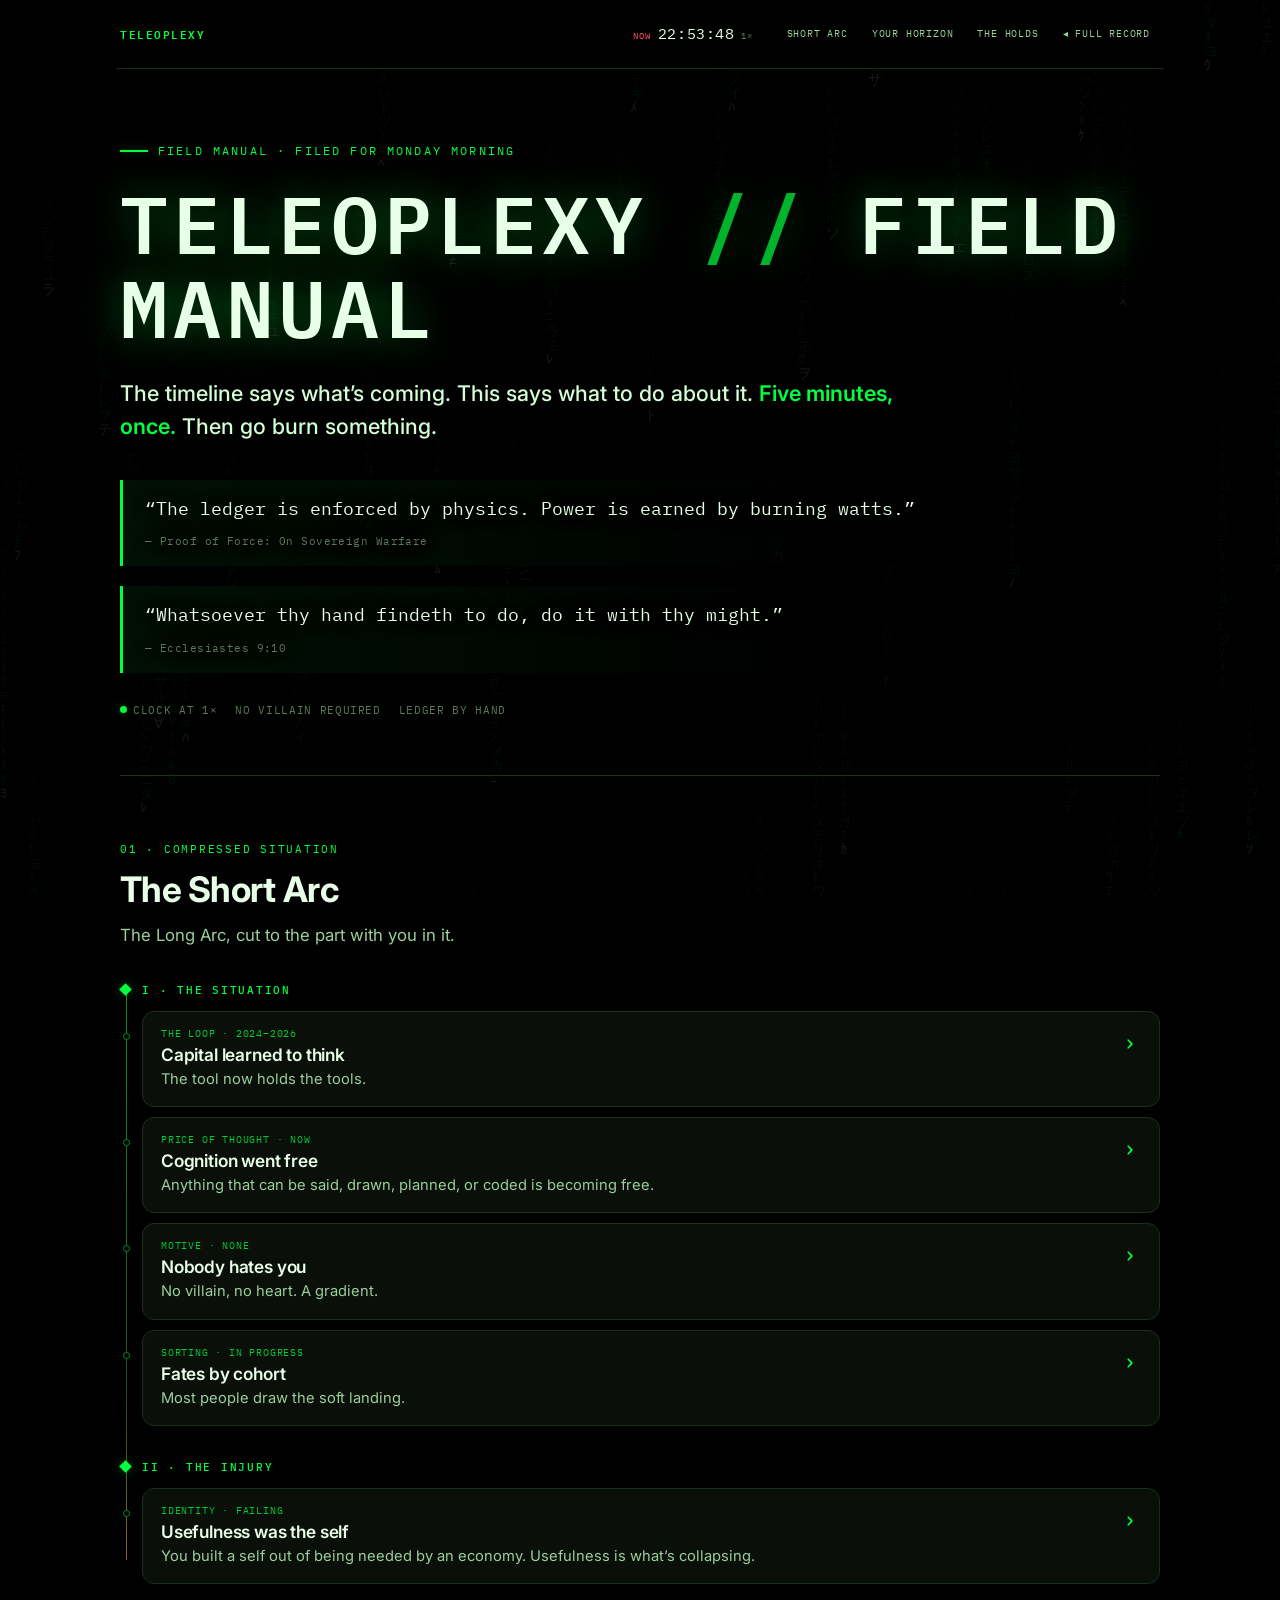
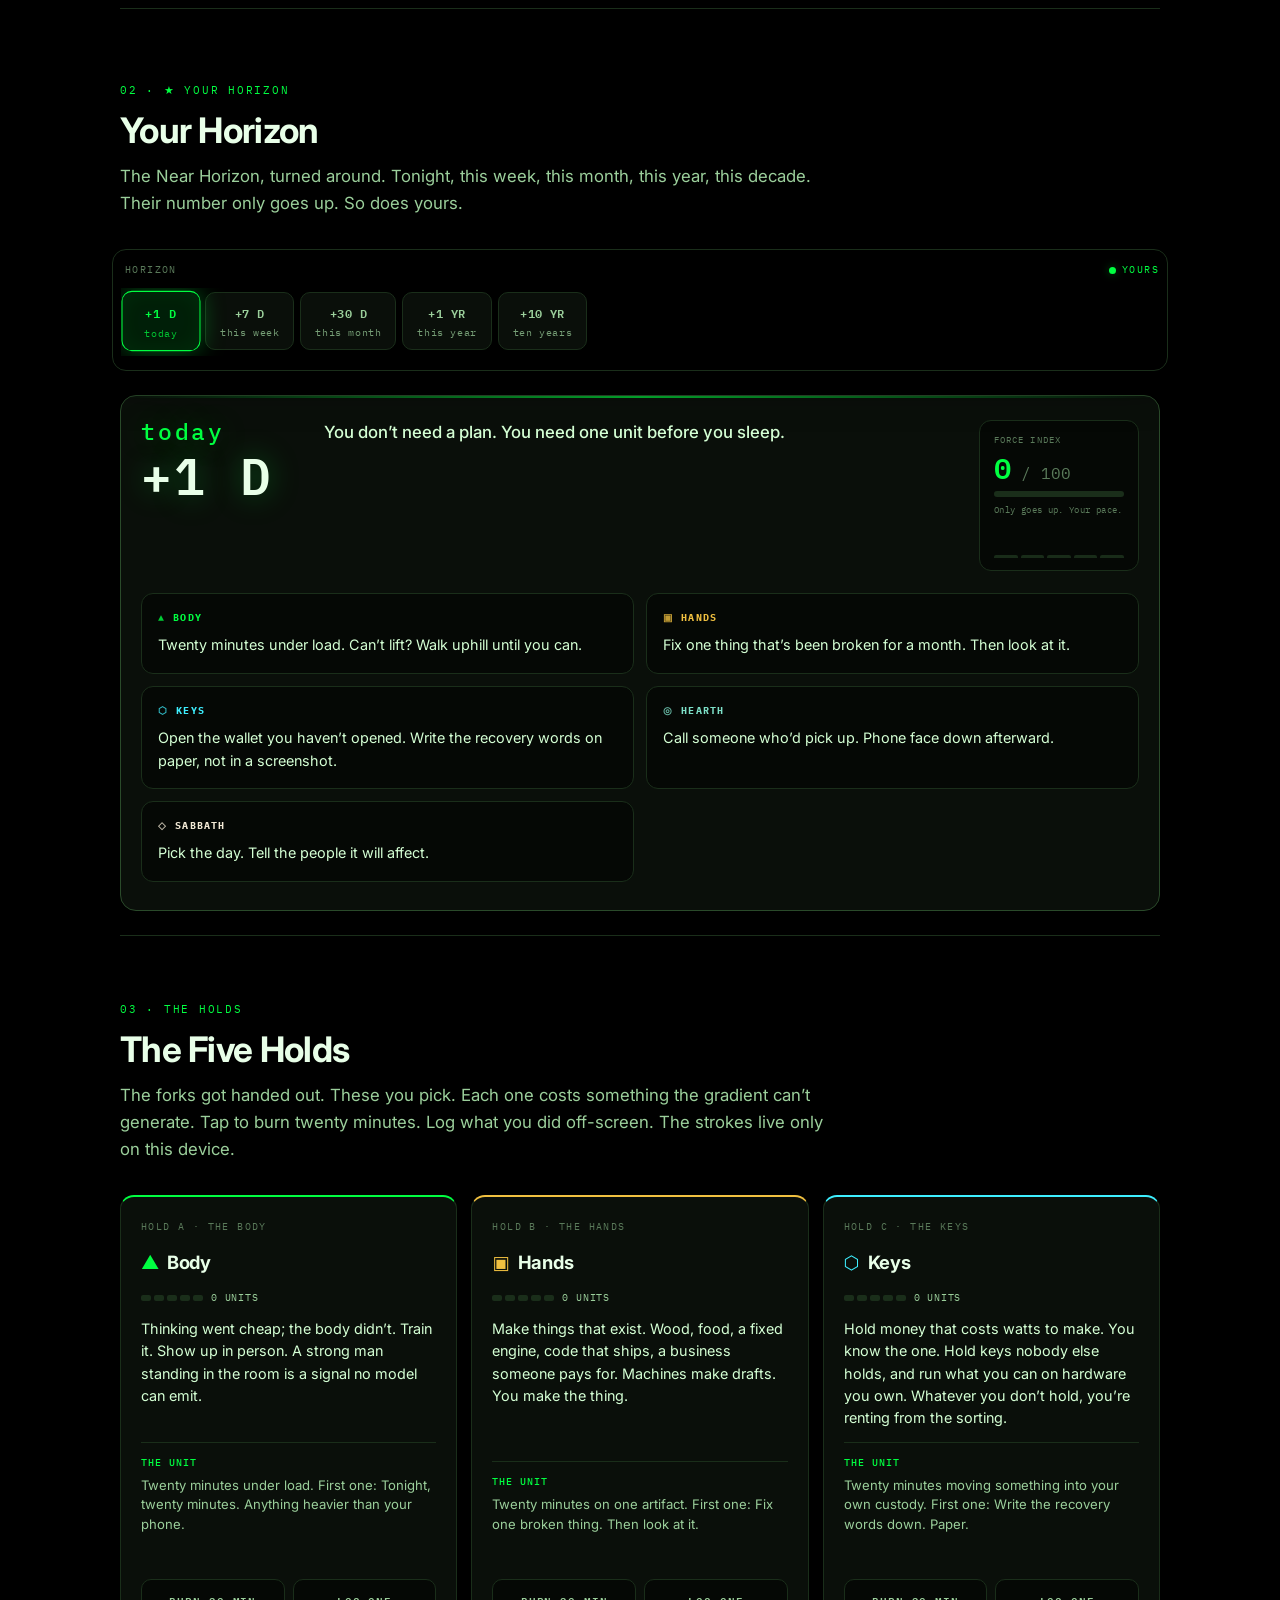
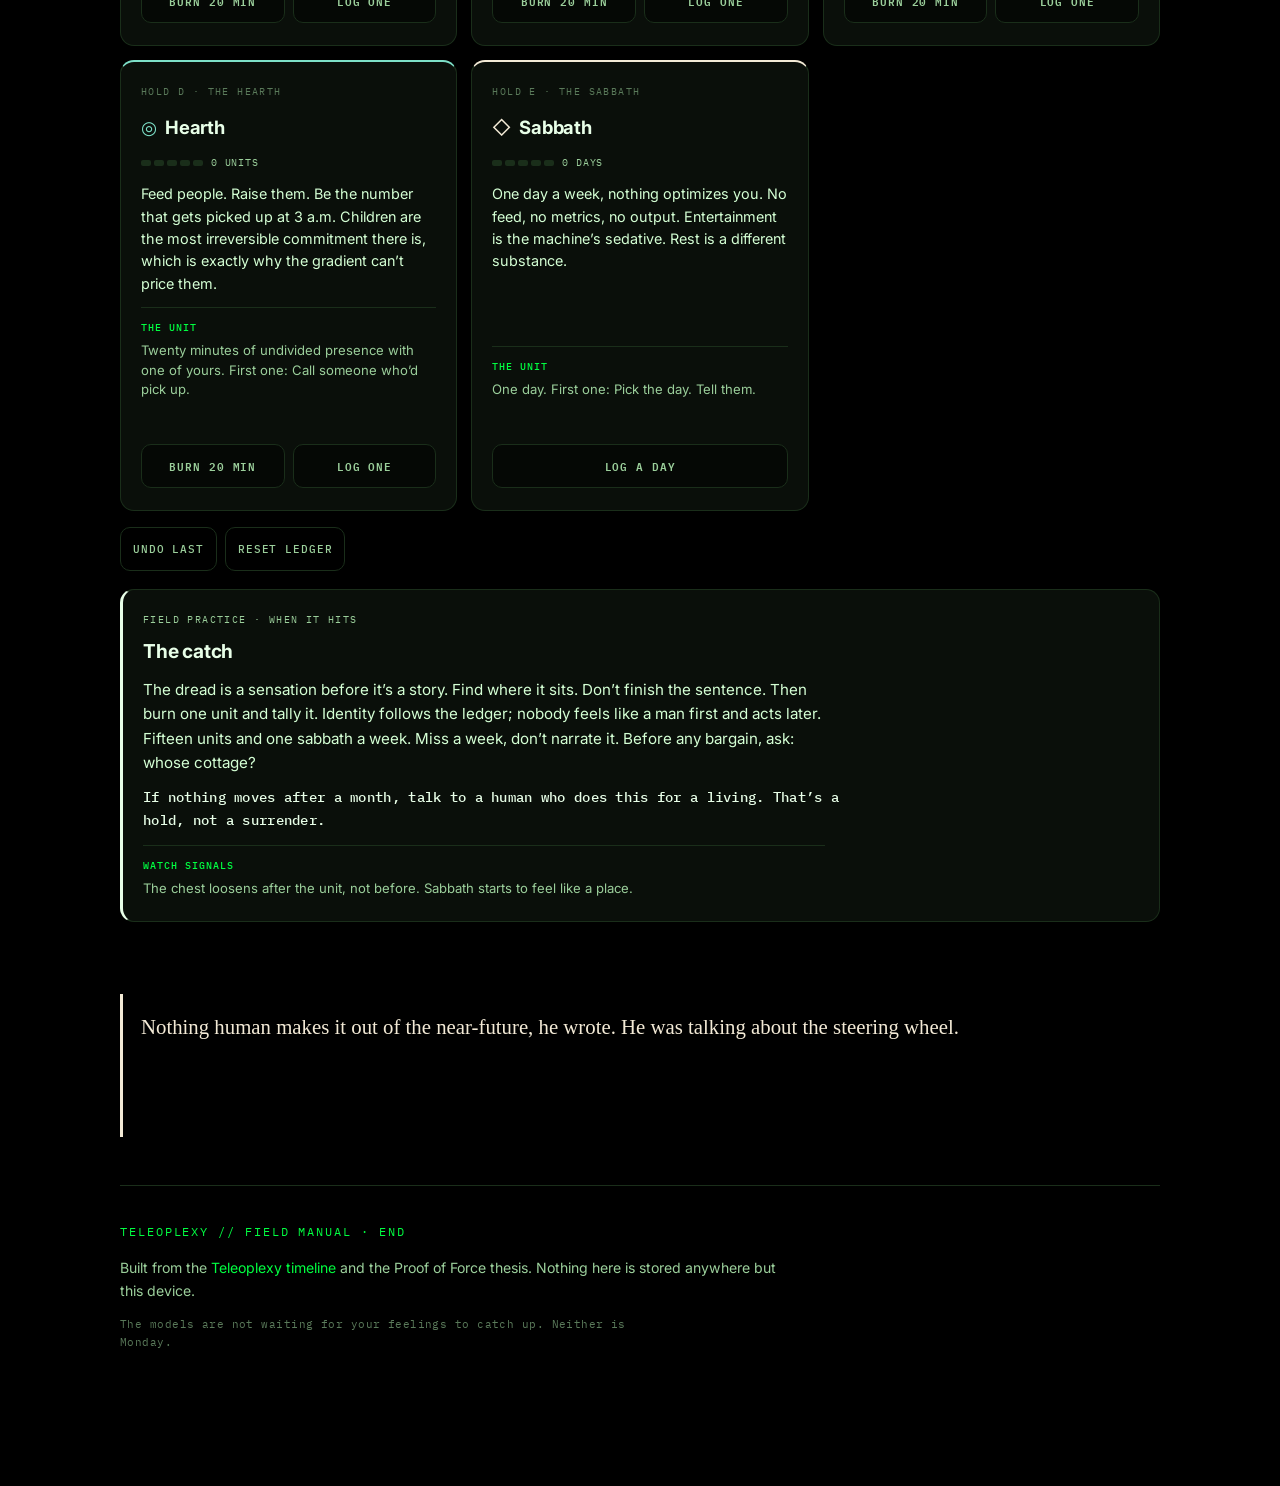
==== commit 4826f586: "manual: gibson trim + the cottage" ====
--- a/manual/index.html
+++ b/manual/index.html
@@ -50,7 +50,7 @@
     <h1 class="hero-title glitch" data-text="TELEOPLEXY // FIELD MANUAL">TELEOPLEXY <span class="slash">//</span> FIELD MANUAL</h1>
     <p class="hero-sub">
       The timeline says what’s coming. This says what to do about it.
-      <em>Five minutes, once.</em> Then close it and go burn something.
+      <em>Five minutes, once.</em> Then go burn something.
     </p>
 
     <blockquote class="quote-block">
@@ -75,8 +75,7 @@
       <span class="section-label">01 · Compressed situation</span>
       <h2 class="section-title" id="arc-title">The Short Arc</h2>
       <p class="section-lead">
-        The Long Arc, cut down to the part with you in it. Five nodes.
-        Expand any of them. Then stop reading history; it already happened.
+        The Long Arc, cut to the part with you in it.
       </p>
     </div>
     <div class="era-list" id="timeline" role="list"></div>
@@ -88,9 +87,8 @@
       <span class="section-label">02 · ★ Your horizon</span>
       <h2 class="section-title" id="near-title">Your Horizon</h2>
       <p class="section-lead">
-        The Near Horizon, turned around. Not what the world does in thirty years.
-        What you do by tonight, this week, this month, this year, this decade.
-        Their number only goes up. So does yours. Scrub it.
+        The Near Horizon, turned around. Tonight, this week, this month, this year, this decade.
+        Their number only goes up. So does yours.
       </p>
     </div>
 
@@ -114,10 +112,9 @@
       <span class="section-label">03 · The holds</span>
       <h2 class="section-title" id="holds-title">The Five Holds</h2>
       <p class="section-lead">
-        The forks got handed out by cohort. These you pick.
-        Each hold is a cost the gradient can’t generate: energy, presence, an irreversible yes.
-        Tap to burn twenty minutes. Log what you did off-screen.
-        The strokes are yours and they live only on this device.
+        The forks got handed out. These you pick.
+        Each one costs something the gradient can’t generate.
+        Tap to burn twenty minutes. Log what you did off-screen. The strokes live only on this device.
       </p>
     </div>
 
@@ -131,14 +128,12 @@
       <div class="se-rank">Field practice · when it hits</div>
       <h3 class="se-title" id="catch-title">The catch</h3>
       <p class="se-body">
-        The dread is a sensation before it’s a story. Find where it sits in the body
-        and don’t finish the sentence it’s trying to write. Then burn one unit. Twenty minutes
-        in any hold. Tally it. Identity follows the ledger; nobody feels like a man first and
-        acts later. It runs the other way. Target: fifteen units and one sabbath a week.
-        Miss a week, don’t narrate it. Burn the next unit.
+        The dread is a sensation before it’s a story. Find where it sits. Don’t finish the sentence.
+        Then burn one unit and tally it. Identity follows the ledger; nobody feels like a man first
+        and acts later. Fifteen units and one sabbath a week. Miss a week, don’t narrate it. Before any bargain, ask: whose cottage?
         <strong>If nothing moves after a month, talk to a human who does this for a living. That’s a hold, not a surrender.</strong>
       </p>
-      <div class="se-signals"><strong>Watch signals</strong>The chest loosens after the unit, not before. The feed starts to feel loud. Sabbath starts to feel like a place.</div>
+      <div class="se-signals"><strong>Watch signals</strong>The chest loosens after the unit, not before. Sabbath starts to feel like a place.</div>
     </aside>
   </section>
 
